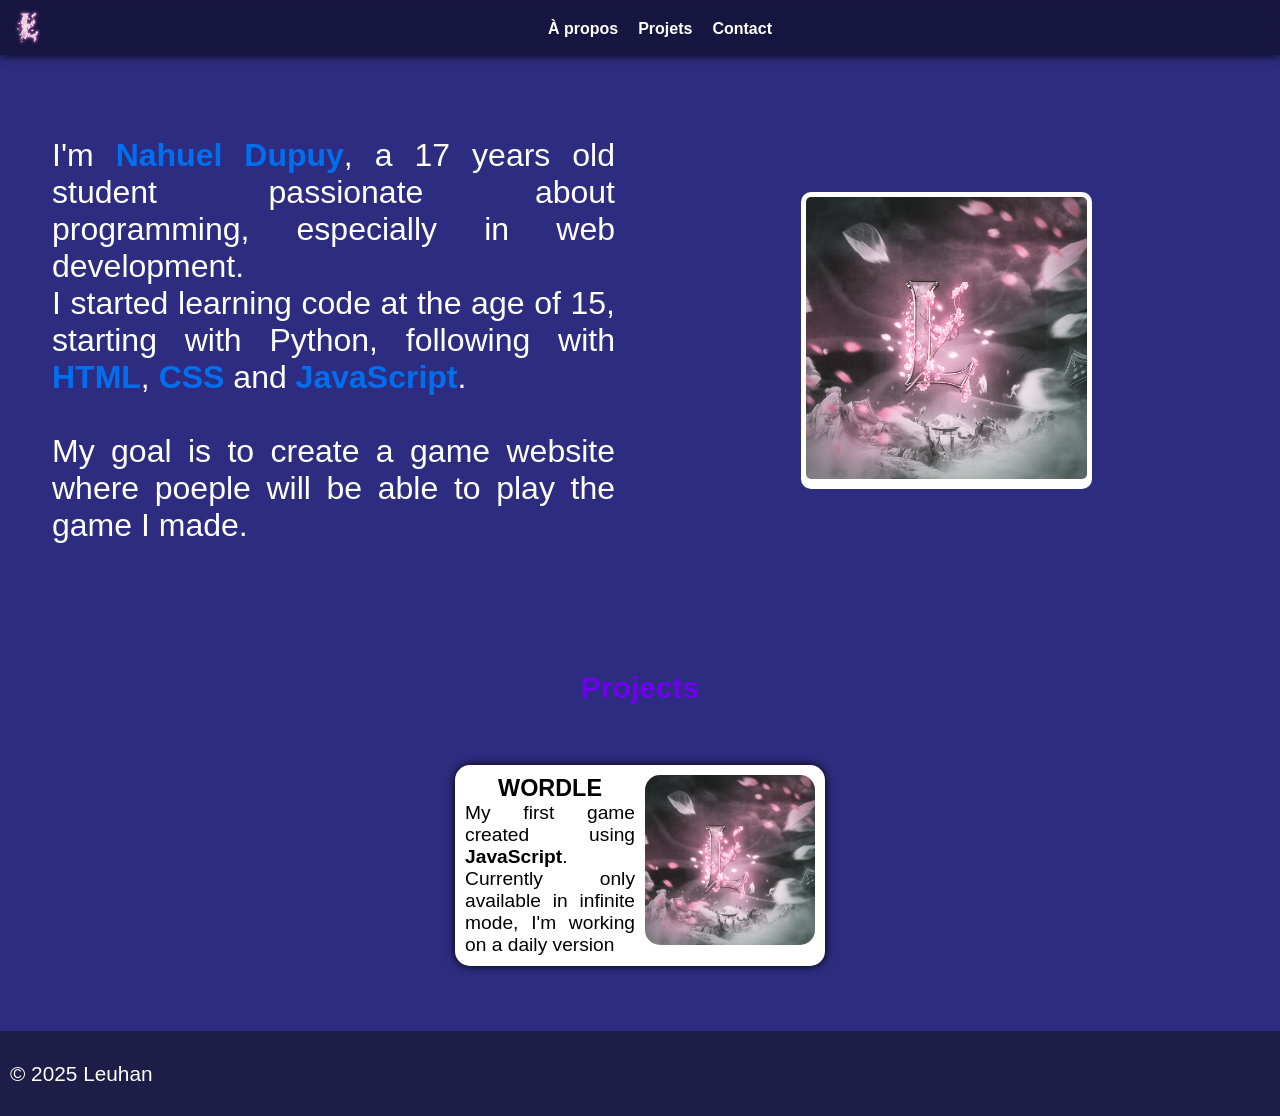
==== index.html @ 199875b8 "update" ====
<!DOCTYPE html>

<html lang="fr" id="home">

<head>
    <meta charset="utf-8">
    <title>Leuhan</title>
    <link rel="stylesheet" href="style.css">
    <link rel="icon" href="assets/logo.png">
    <script src="script.js" defer></script>
</head>
<header>
    <nav>
        <a href="index.php#home"><img src="assets/logo.png" alt="logo" class="logo"></a>
        <ul>
            <li><a href="index.php#about"><b>À propos</b></a></li>
            <li><a href="index.php#projects"><b>Projets</b></a></li>
            <li><a href="index.php#contact"><b>Contact</b></a></li>
        </ul>
    </nav>
</header>

<body>
    <section id="about" class="noBlur">
        <div class="tableau">
            <p>
                I'm <b>Nahuel Dupuy</b>, a 17 years old student passionate about programming, especially in web
                development. <br>
                I started learning code at the age of 15, starting with Python, following with <b>HTML</b>, <b>CSS</b>
                and <b>JavaScript</b>. <br>
                <br>
                My goal is to create a game website where poeple will be able to play the game I made.
            </p>
            <div class="tile">
                <img src="assets/Logo v6.png" alt="">
            </div>
        </div>
    </section>
    <section id="projects">
      <h2>Projects</h2>
<div class="carousel">

      <div class="carousel__slide">
                <div class="desc">
                    <h3>WORDLE</h3>
                    <p>My first game created using <b>JavaScript</b>. Currently only available in infinite mode, I'm
                        working on a daily version </p>
                </div>
                <img src="assets/Logo v6.png" alt="">

            </div>
        </div>
    </section>
</body>
<footer id="contact">
    <p>© 2025 Leuhan</p>
</footer>

</html>
---- style.css ----
@font-face {
    font-family: 'Nevanta';
    src: url('assets/NevantaExtraBold-9MdV5.otf');
}

html {
    scroll-behavior: smooth;
    overflow: scroll;
}

html *::selection {
    pointer-events: none;
}

body {
    font-family: 'Segoe UI', Tahoma, Geneva, Verdana, sans-serif;
    background-color: rgb(46, 44, 128);
    color: #fff;
    font-size: 20px;
    margin: 0;
    padding: 0;
}

header {
    display: block;
    position: sticky;
    top: 0px;
}

nav {
    display: grid;
    top: 0px;
    grid-template-columns: 1fr 1fr 1fr;
    height: fit-content;
    max-height: 10%;
    padding: 5px;
    background-color: rgb(0, 0, 0, 0.5);
    align-items: center;
    justify-content: center;
    box-shadow: 0px 0px 10px 0px #000000;
    backdrop-filter: blur(10px);
}

nav img {
    height: 5vh;
}

nav .logo {
    display: flex;
    justify-content: center;
    align-items: center;
}

nav ul {
    display: flex;
    margin: auto;
    justify-content: center;
    align-items: center;
    gap: 20px;
    width: fit-content;
}

nav ul li {
    list-style: none;
}

nav ul li a {
    text-decoration: none;
    text-shadow: 2px 2px 10px 2px #b700ff;
    color: #ffffffff;
    font-size: 1rem;
}

nav ul li a:hover {
    text-shadow: 2px 2px 0px 2px #b700ff;
}

footer {
    display: block;
    position: relative;
    justify-content: center;
    align-items: center;
    height: fit-content;
    background-color: #0e0e0e80;
    padding: 10px;
    color: #ffffffff;
    font-size: 1.3rem;
    width: 100%;
}

section {
    
    width: 95%;
    height: fit-content;
    margin: 10px auto;
    padding: 20px;
    display: flex;
    flex-direction: column;
    align-items: center;
    justify-content: center;
    border-radius: 10px;
    overflow: hidden;
}

section h2 {
    color: #6f00ee;
	text-align: center;
}

.tableau {
    display: grid;
    padding: 20px;
    grid-template-columns: 1fr 1fr;
    gap: 50px;
}


.tableau .tile {
    margin: auto;
    width: 50%;
    border-radius: 5px;
    padding: 5px;
    border-radius: 10px;
    background-color: white;
}

.tableau p {
    text-align: justify;
    font-size: 2rem;
}

.tableau p b {
    color: #006fee;
}

.tile img {
    width: 100%;
    height: 100%;
    border-radius: 5px;
}

#about {
    backdrop-filter: none;
    box-shadow: none;
    background-color: rgba(44, 42, 160, 0);
    scroll-snap-stop: always;
}

.carousel {
    display: flex;
    width: fit-content;
    flex-direction: row;
    flex-wrap: nowrap;
    align-items: center;
    justify-content: center;
    padding: 25px;
    overflow-x: scroll;
    gap: 25px;
    
}

.carousel::-webkit-scrollbar-button(left) {
    color: white;
}

.carousel__slide {
    display: grid;
    grid-template-columns: 1fr 1fr;
    width: 30%;
    aspect-ratio: 2/1;
    gap: 10px;
    background-color: white;
    color: black;
    justify-content: center;
    align-content: center;
    margin: 10px;
    padding: 10px;
    border-radius: 15px;
    box-shadow: 0px 0px 10px 0px #000000;
    transition: 0.2s;
}

.carousel__slide h3 {
    text-align: center;
    margin: 10px;
}

.carousel__slide p {
    text-align: justify;
    font-size: 1.2rem;
}
.carousel__slide img {
    width: 100%;
    border-radius: 15px;
}

.carousel__slide .desc {
    display: flex;
    flex-direction: column;
    justify-content: center;
    align-items: center;
    pad: 5px;
}

.carousel__slide .desc h3 {
    margin: 0px;
}

.carousel__slide .desc p {
    margin: 0px;
}

.carousel__slide:hover {
    transform: scale(1.05);
    transition: 0.2s;
}

.carousel__slide:hover {
    transform: scale(1.05);
    transition: 0.2s;
}
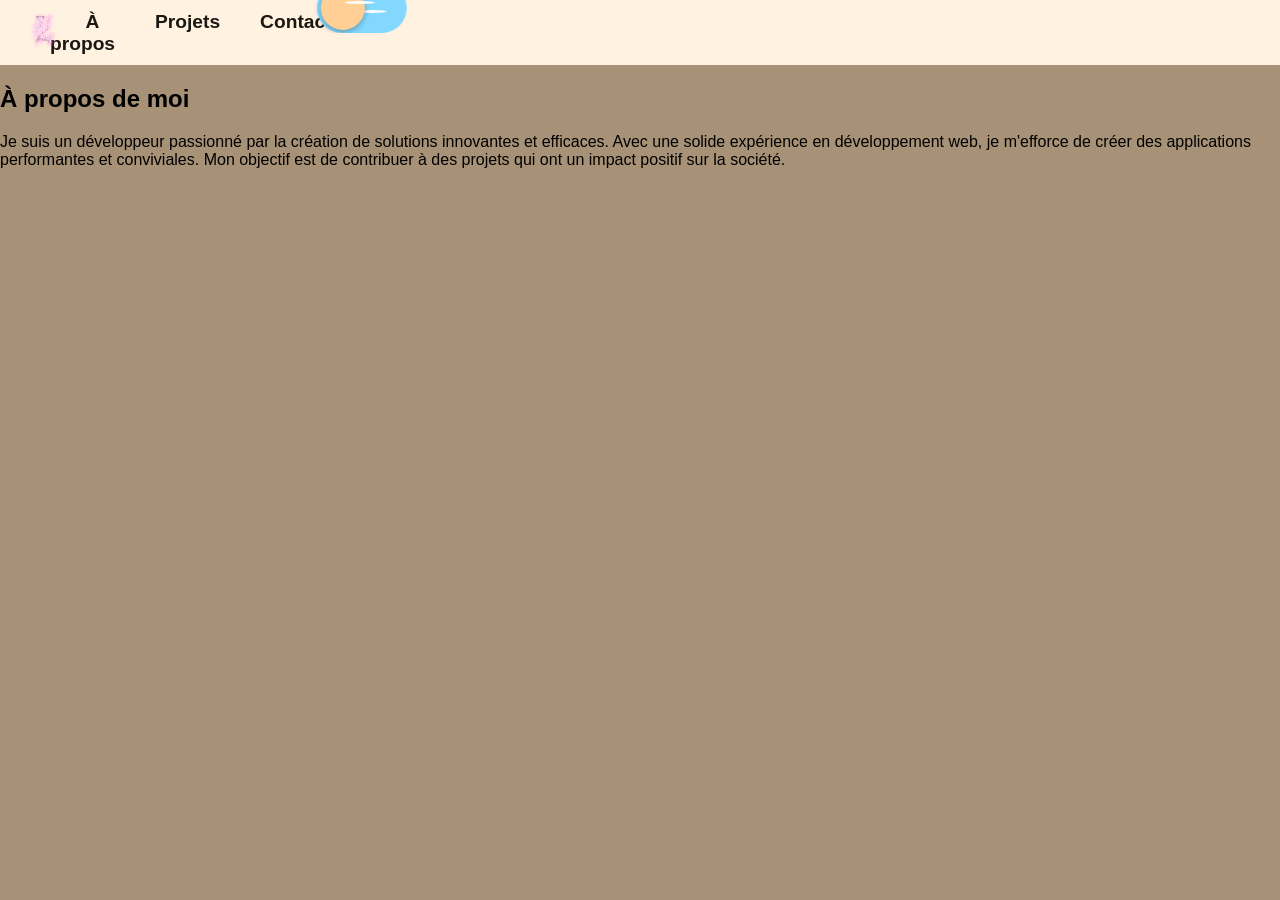
==== commit 36d0e9ab: "Rework" ====
--- a/index.html
+++ b/index.html
@@ -1,59 +1,49 @@
 <!DOCTYPE html>
-
-<html lang="fr" id="home">
+<html lang="fr">
 
 <head>
-    <meta charset="utf-8">
+    <meta charset="UTF-8">
+    <meta name="viewport" content="width=device-width, initial-scale=1.0">
     <title>Leuhan</title>
     <link rel="stylesheet" href="style.css">
-    <link rel="icon" href="assets/logo.png">
-    <script src="script.js" defer></script>
+    <link rel="icon" type="image/png" href="assets/logo.png">
 </head>
-<header>
-    <nav>
-        <a href="index.php#home"><img src="assets/logo.png" alt="logo" class="logo"></a>
-        <ul>
-            <li><a href="index.php#about"><b>À propos</b></a></li>
-            <li><a href="index.php#projects"><b>Projets</b></a></li>
-            <li><a href="index.php#contact"><b>Contact</b></a></li>
-        </ul>
-    </nav>
-</header>
 
 <body>
-    <section id="about" class="noBlur">
-        <div class="tableau">
-            <p>
-                I'm <b>Nahuel Dupuy</b>, a 17 years old student passionate about programming, especially in web
-                development. <br>
-                I started learning code at the age of 15, starting with Python, following with <b>HTML</b>, <b>CSS</b>
-                and <b>JavaScript</b>. <br>
-                <br>
-                My goal is to create a game website where poeple will be able to play the game I made.
-            </p>
-            <div class="tile">
-                <img src="assets/Logo v6.png" alt="">
+    <header>
+        <nav class="menu">
+            <a href="index.html#accueil" class="logo">
+                <img src="assets/logo.png" alt="Logo de Leuhan">
+            </a>
+            <ul id="links">
+                <li><a href="index.html#about"><b>À propos</b></a></li>
+                <li><a href="index.html#projets"><b>Projets</b></a></li>
+                <li><a href="index.html#contact"><b>Contact</b></a></li>
+            </ul>
+            <div class="theme-toggle">
+                <div class="toggleWrapper">
+                    <input class="input" id="dn" type="checkbox" />
+                    <label class="toggle" for="dn">
+                        <span class="toggle__handler">
+                            <span class="crater crater--1"></span>
+                            <span class="crater crater--2"></span>
+                            <span class="crater crater--3"></span>
+                        </span>
+                        <span class="star star--1"></span>
+                        <span class="star star--2"></span>
+                        <span class="star star--3"></span>
+                        <span class="star star--4"></span>
+                        <span class="star star--5"></span>
+                        <span class="star star--6"></span>
+                    </label>
+                </div>
             </div>
-        </div>
-    </section>
-    <section id="projects">
-      <h2>Projects</h2>
-<div class="carousel">
+        </nav>
+    </header>
+    <section id="about"> 
+        <h1>À propos de moi</h1>
+        <p>Je suis un développeur passionné par la création de solutions innovantes et efficaces. Avec une solide expérience en développement web, je m'efforce de créer des applications performantes et conviviales. Mon objectif est de contribuer à des projets qui ont un impact positif sur la société.</p>
 
-      <div class="carousel__slide">
-                <div class="desc">
-                    <h3>WORDLE</h3>
-                    <p>My first game created using <b>JavaScript</b>. Currently only available in infinite mode, I'm
-                        working on a daily version </p>
-                </div>
-                <img src="assets/Logo v6.png" alt="">
-
-            </div>
-        </div>
-    </section>
 </body>
-<footer id="contact">
-    <p>© 2025 Leuhan</p>
-</footer>
 
 </html>
--- a/style.css
+++ b/style.css
@@ -1,221 +1,303 @@
+:root {
+    --secondary: #fff2e1;
+    --primary: #a79277;
+    --text-color: #1b1813;
+}
+
 @font-face {
     font-family: 'Nevanta';
-    src: url('assets/NevantaExtraBold-9MdV5.otf');
-}
-
-html {
-    scroll-behavior: smooth;
-    overflow: scroll;
-}
-
-html *::selection {
-    pointer-events: none;
+    src: "assets/NevantaExtraBold-9MdV5.otf";
 }
 
 body {
-    font-family: 'Segoe UI', Tahoma, Geneva, Verdana, sans-serif;
-    background-color: rgb(46, 44, 128);
-    color: #fff;
-    font-size: 20px;
+    background-color: var(--primary);
+    font-family: 'Nevanta', sans-serif;
     margin: 0;
     padding: 0;
 }
 
 header {
-    display: block;
     position: sticky;
-    top: 0px;
-}
-
-nav {
-    display: grid;
-    top: 0px;
-    grid-template-columns: 1fr 1fr 1fr;
-    height: fit-content;
-    max-height: 10%;
-    padding: 5px;
-    background-color: rgb(0, 0, 0, 0.5);
-    align-items: center;
-    justify-content: center;
-    box-shadow: 0px 0px 10px 0px #000000;
-    backdrop-filter: blur(10px);
-}
-
-nav img {
-    height: 5vh;
-}
-
-nav .logo {
+    top: 0;
+    background-color: var(--secondary);
+    padding: 10px;
+    text-align: center;
+}
+
+.menu {
     display: flex;
-    justify-content: center;
-    align-items: center;
-}
-
-nav ul {
-    display: flex;
-    margin: auto;
+    position: sticky;
+    top: 0;
     justify-content: center;
     align-items: center;
     gap: 20px;
-    width: fit-content;
-}
-
-nav ul li {
-    list-style: none;
-}
-
-nav ul li a {
+    width: 100%;
+    height: 5vh;
+}
+
+.menu .logo {
+    display: block;
+    position: absolute;
+    left: 0;
+    width: 5vh;
+}
+
+.logo img {
+    width: 100%;
+    height: auto;
+}
+
+.menu a {
     text-decoration: none;
-    text-shadow: 2px 2px 10px 2px #b700ff;
-    color: #ffffffff;
-    font-size: 1rem;
-}
-
-nav ul li a:hover {
-    text-shadow: 2px 2px 0px 2px #b700ff;
-}
-
-footer {
-    display: block;
-    position: relative;
-    justify-content: center;
-    align-items: center;
-    height: fit-content;
-    background-color: #0e0e0e80;
-    padding: 10px;
-    color: #ffffffff;
-    font-size: 1.3rem;
-    width: 100%;
-}
-
-section {
-    
-    width: 95%;
-    height: fit-content;
-    margin: 10px auto;
-    padding: 20px;
-    display: flex;
-    flex-direction: column;
-    align-items: center;
-    justify-content: center;
-    border-radius: 10px;
-    overflow: hidden;
-}
-
-section h2 {
-    color: #6f00ee;
-	text-align: center;
-}
-
-.tableau {
-    display: grid;
-    padding: 20px;
-    grid-template-columns: 1fr 1fr;
-    gap: 50px;
-}
-
-
-.tableau .tile {
-    margin: auto;
-    width: 50%;
+    color: var(--text-color);
     border-radius: 5px;
-    padding: 5px;
-    border-radius: 10px;
-    background-color: white;
-}
-
-.tableau p {
-    text-align: justify;
-    font-size: 2rem;
-}
-
-.tableau p b {
-    color: #006fee;
-}
-
-.tile img {
-    width: 100%;
-    height: 100%;
-    border-radius: 5px;
-}
-
-#about {
-    backdrop-filter: none;
-    box-shadow: none;
-    background-color: rgba(44, 42, 160, 0);
-    scroll-snap-stop: always;
-}
-
-.carousel {
-    display: flex;
+    font-size: 1.2em;
+    padding: 5px 10px;
+    transition: 0.2s;
+}
+
+.menu a:hover:not(.logo) {
+    background-color: var(--primary);
+    color: var(--secondary);
+    transition: 0.2s;
+}
+
+.menu ul {
+    display: inline-flex;
     width: fit-content;
     flex-direction: row;
-    flex-wrap: nowrap;
-    align-items: center;
-    justify-content: center;
-    padding: 25px;
-    overflow-x: scroll;
-    gap: 25px;
-    
-}
-
-.carousel::-webkit-scrollbar-button(left) {
+    justify-content: space-around;
+    list-style: none;
+    gap: 20px;
+}
+
+.menu ul li {
+    display: inline-block;
+    width: fit-content;
+}
+
+.theme-toggle {
+    display: block;
+    position: relative;
+    width: 100%;
+}
+
+.toggleWrapper {
+    position: relative;
+    overflow: hidden;
+    padding: 0 200px;
+    transform: translate3d(-50%, -50%, 0);
     color: white;
 }
 
-.carousel__slide {
-    display: grid;
-    grid-template-columns: 1fr 1fr;
-    width: 30%;
-    aspect-ratio: 2/1;
-    gap: 10px;
-    background-color: white;
-    color: black;
-    justify-content: center;
-    align-content: center;
-    margin: 10px;
-    padding: 10px;
-    border-radius: 15px;
-    box-shadow: 0px 0px 10px 0px #000000;
-    transition: 0.2s;
-}
-
-.carousel__slide h3 {
-    text-align: center;
-    margin: 10px;
-}
-
-.carousel__slide p {
-    text-align: justify;
-    font-size: 1.2rem;
-}
-.carousel__slide img {
+.toggleWrapper .input {
+    position: absolute;
+    left: -99em;
+}
+
+.toggle {
+    cursor: pointer;
+    display: inline-block;
+    position: relative;
+    width: 90px;
+    height: 50px;
+    background-color: #83d8ff;
+    border-radius: 84px;
+    transition: background-color 200ms cubic-bezier(0.445, 0.05, 0.55, 0.95);
+}
+
+.toggle:before {
+    position: absolute;
+    left: -50px;
+    top: 15px;
+    font-size: 18px;
+    color: #749ed7;
+}
+
+.toggle:after {
+    position: absolute;
+    right: -48px;
+    top: 15px;
+    font-size: 18px;
+}
+
+.toggle__handler {
+    display: inline-block;
+    position: relative;
+    z-index: 1;
+    top: 3px;
+    left: 3px;
+    width: 44px;
+    height: 44px;
+    background-color: #ffcf96;
+    border-radius: 50px;
+    box-shadow: 0 2px 6px rgba(0, 0, 0, 0.3);
+    transition: all 400ms cubic-bezier(0.68, -0.55, 0.265, 1.55);
+    transform: rotate(-45deg);
+}
+
+.toggle__handler .crater {
+    position: absolute;
+    background-color: #e8cda5;
+    opacity: 0;
+    transition: opacity 200ms ease-in-out;
+    border-radius: 100%;
+}
+
+.toggle__handler .crater--1 {
+    top: 18px;
+    left: 10px;
+    width: 4px;
+    height: 4px;
+}
+
+.toggle__handler .crater--2 {
+    top: 28px;
+    left: 22px;
+    width: 6px;
+    height: 6px;
+}
+
+.toggle__handler .crater--3 {
+    top: 10px;
+    left: 25px;
+    width: 8px;
+    height: 8px;
+}
+
+.star {
+    position: absolute;
+    background-color: #fff;
+    transition: all 300ms cubic-bezier(0.445, 0.05, 0.55, 0.95);
+    border-radius: 50%;
+}
+
+.star--1 {
+    top: 10px;
+    left: 35px;
+    z-index: 0;
+    width: 30px;
+    height: 3px;
+}
+
+.star--2 {
+    top: 18px;
+    left: 28px;
+    z-index: 1;
+    width: 30px;
+    height: 3px;
+}
+
+.star--3 {
+    top: 27px;
+    left: 40px;
+    z-index: 0;
+    width: 30px;
+    height: 3px;
+}
+
+.star--4,
+.star--5,
+.star--6 {
+    opacity: 0;
+    transition: all 300ms 0 cubic-bezier(0.445, 0.05, 0.55, 0.95);
+}
+
+.star--4 {
+    top: 16px;
+    left: 11px;
+    z-index: 0;
+    width: 2px;
+    height: 2px;
+    transform: translate3d(3px, 0, 0);
+}
+
+.star--5 {
+    top: 32px;
+    left: 17px;
+    z-index: 0;
+    width: 3px;
+    height: 3px;
+    transform: translate3d(3px, 0, 0);
+}
+
+.star--6 {
+    top: 36px;
+    left: 28px;
+    z-index: 0;
+    width: 2px;
+    height: 2px;
+    transform: translate3d(3px, 0, 0);
+}
+
+.input:checked+.toggle {
+    background-color: #749dd6;
+}
+
+.input:checked+.toggle:before {
+    color: #fff;
+}
+
+.input:checked+.toggle:after {
+    color: #749ed7;
+}
+
+.input:checked+.toggle .toggle__handler {
+    background-color: #ffe5b5;
+    transform: translate3d(40px, 0, 0) rotate(0);
+}
+
+.input:checked+.toggle .toggle__handler .crater {
+    opacity: 1;
+    transform: translateX(-50%);
+}
+
+.input:checked+.toggle .star--1 {
+    width: 2px;
+    height: 2px;
+}
+
+.input:checked+.toggle .star--2 {
+    width: 4px;
+    height: 4px;
+    transform: translate3d(-5px, 0, 0);
+}
+
+.input:checked+.toggle .star--3 {
+    width: 2px;
+    height: 2px;
+    transform: translate3d(-7px, 0, 0);
+}
+
+.input:checked+.toggle .star--4,
+.input:checked+.toggle .star--5,
+.input:checked+.toggle .star--6 {
+    opacity: 1;
+    transform: translate3d(0, 0, 0);
+}
+
+.input:checked+.toggle .star--4 {
+    transition: all 300ms 200ms cubic-bezier(0.445, 0.05, 0.55, 0.95);
+}
+
+.input:checked+.toggle .star--5 {
+    transition: all 300ms 300ms cubic-bezier(0.445, 0.05, 0.55, 0.95);
+}
+
+.input:checked+.toggle .star--6 {
+    transition: all 300ms 400ms cubic-bezier(0.445, 0.05, 0.55, 0.95);
+}
+
+.toggleWrapper .toggle__handler {
+    transform: translateX(-50%);
+}
+
+.input:checked+.toggle .toggle__handler {
+    transform: translateX(40%);
+}
+
+.theme-toggle {
+    display: block;
+    position: relative;
     width: 100%;
-    border-radius: 15px;
-}
-
-.carousel__slide .desc {
-    display: flex;
-    flex-direction: column;
-    justify-content: center;
-    align-items: center;
-    pad: 5px;
-}
-
-.carousel__slide .desc h3 {
-    margin: 0px;
-}
-
-.carousel__slide .desc p {
-    margin: 0px;
-}
-
-.carousel__slide:hover {
-    transform: scale(1.05);
-    transition: 0.2s;
-}
-
-.carousel__slide:hover {
-    transform: scale(1.05);
-    transition: 0.2s;
 }
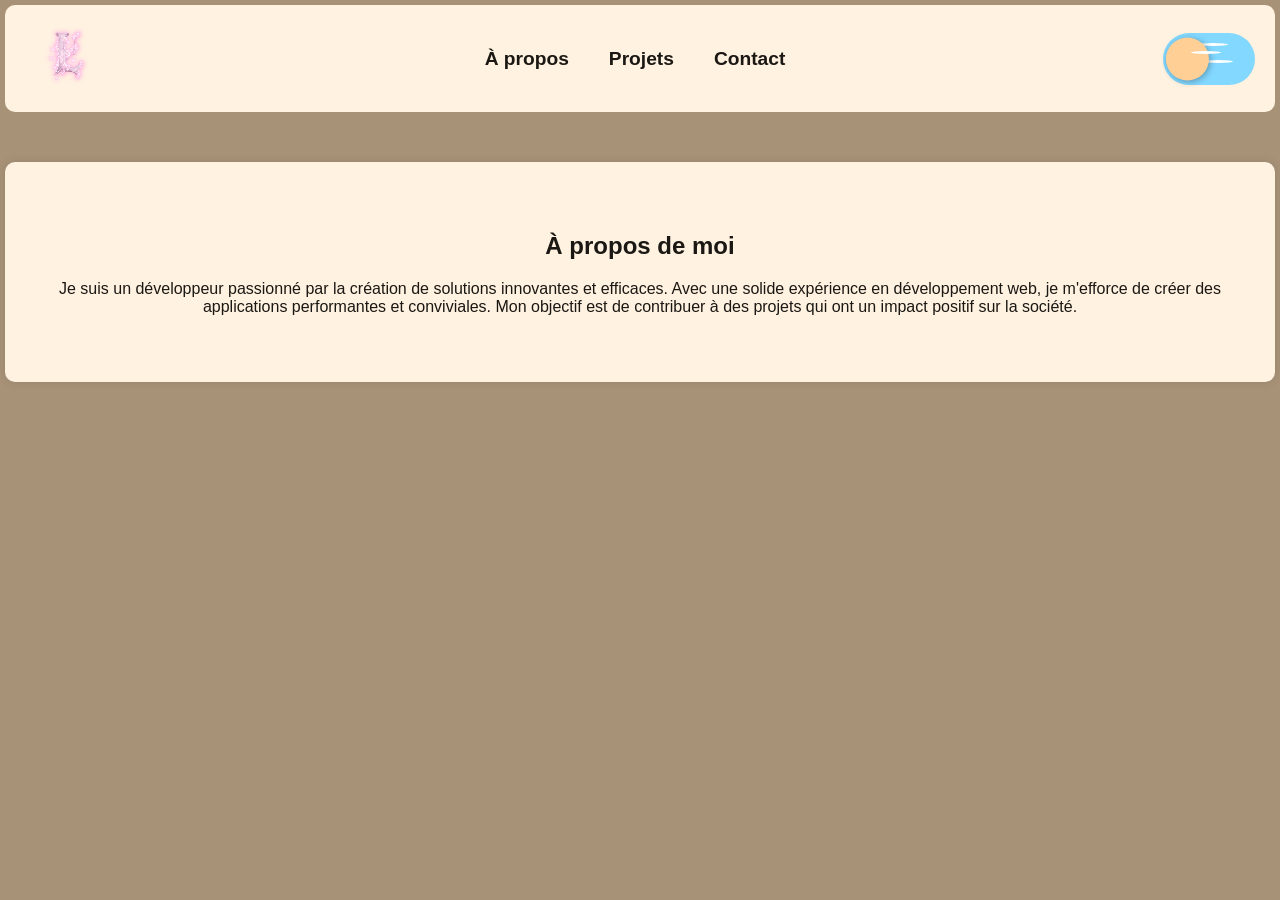
==== commit 393f2d1f: "update Hub" ====
--- a/index.html
+++ b/index.html
@@ -4,13 +4,35 @@
 <head>
     <meta charset="UTF-8">
     <meta name="viewport" content="width=device-width, initial-scale=1.0">
-    <title>Leuhan</title>
+    <title>Leuhan Hub</title> <!-- Site : leuhanhub.fr-->
     <link rel="stylesheet" href="style.css">
+    <script> /// Gestion du theme à l'entrée du site
+        if (getCookie("theme") === "dark") {
+    themeToggle.checked = true;
+    document.documentElement.classList.add('dark-mode');
+} else {
+    themeToggle.checked = false;
+    document.documentElement.classList.remove('dark-mode');
+}
+    </script>
+    <script src="script.js" defer></script>
     <link rel="icon" type="image/png" href="assets/logo.png">
 </head>
 
 <body>
-    <header>
+    <header> <!-- Menu de navigation -->
+        <div class="burger">
+            <label class="hamburger">
+  <input type="checkbox" />
+  <svg viewBox="0 0 32 32">
+    <path
+      class="line line-top-bottom"
+      d="M27 10 13 10C10.8 10 9 8.2 9 6 9 3.5 10.8 2 13 2 15.2 2 17 3.8 17 6L17 26C17 28.2 18.8 30 21 30 23.2 30 25 28.2 25 26 25 23.8 23.2 22 21 22L7 22"
+    ></path>
+    <path class="line" d="M7 16 27 16"></path>
+  </svg>
+</label>
+        </div>
         <nav class="menu">
             <a href="index.html#accueil" class="logo">
                 <img src="assets/logo.png" alt="Logo de Leuhan">
@@ -22,7 +44,7 @@
             </ul>
             <div class="theme-toggle">
                 <div class="toggleWrapper">
-                    <input class="input" id="dn" type="checkbox" />
+                    <input class="input" id="dn" type="checkbox"/>
                     <label class="toggle" for="dn">
                         <span class="toggle__handler">
                             <span class="crater crater--1"></span>
@@ -42,7 +64,9 @@
     </header>
     <section id="about"> 
         <h1>À propos de moi</h1>
-        <p>Je suis un développeur passionné par la création de solutions innovantes et efficaces. Avec une solide expérience en développement web, je m'efforce de créer des applications performantes et conviviales. Mon objectif est de contribuer à des projets qui ont un impact positif sur la société.</p>
+        <p>Je suis un développeur passionné par la création de solutions innovantes et efficaces. Avec une solide expérience en développement web,
+             je m'efforce de créer des applications performantes et conviviales. Mon objectif est de contribuer à des projets qui ont un impact
+             positif sur la société.</p>
 
 </body>
 
--- a/style.css
+++ b/style.css
@@ -1,7 +1,21 @@
 :root {
+    --primary: #a79277;
     --secondary: #fff2e1;
-    --primary: #a79277;
     --text-color: #1b1813;
+}
+
+::view-transition-old(root),
+::view-transition-new(root) {
+    animation: none;
+    mix-blend-mode: normal;
+}
+
+/* S'assure que la nouvelle couche est au-dessus de l'ancienne */
+::view-transition-old(root) {
+    z-index: 1;
+}
+::view-transition-new(root) {
+    z-index: 999;
 }
 
 @font-face {
@@ -10,10 +24,19 @@
 }
 
 body {
+    display: flex;
+    flex-direction: column;
     background-color: var(--primary);
     font-family: 'Nevanta', sans-serif;
     margin: 0;
-    padding: 0;
+    padding: 5px;
+    gap: 50px;
+}
+
+.dark-mode {
+    --primary: #45362c;
+    --secondary: #a8977c;
+    --text-color: antiquewhite;
 }
 
 header {
@@ -21,25 +44,38 @@
     top: 0;
     background-color: var(--secondary);
     padding: 10px;
+    border-radius: 10px;
     text-align: center;
 }
 
 .menu {
     display: flex;
-    position: sticky;
-    top: 0;
+    align-items: center;
+    justify-content: space-between;
+    height: fit-content;
+    padding: 0 5px;
+    background-color: var(--secondary);
+}
+
+.menu .logo {
+    width: 8vh;
+}
+
+.menu ul {
+    display: flex;
+    gap: 20px;
+    list-style: none;
+    margin: 0;
+    padding: 0;
+    flex: 1;
     justify-content: center;
+}
+
+.theme-toggle {
+    position: static;
+    display: flex;
     align-items: center;
-    gap: 20px;
-    width: 100%;
-    height: 5vh;
-}
-
-.menu .logo {
-    display: block;
-    position: absolute;
-    left: 0;
-    width: 5vh;
+    background-color: transparent;
 }
 
 .logo img {
@@ -62,37 +98,21 @@
     transition: 0.2s;
 }
 
-.menu ul {
-    display: inline-flex;
-    width: fit-content;
-    flex-direction: row;
-    justify-content: space-around;
-    list-style: none;
-    gap: 20px;
-}
-
 .menu ul li {
     display: inline-block;
     width: fit-content;
 }
 
-.theme-toggle {
-    display: block;
+.toggleWrapper {
+    display: flex;
     position: relative;
-    width: 100%;
-}
-
-.toggleWrapper {
-    position: relative;
-    overflow: hidden;
-    padding: 0 200px;
-    transform: translate3d(-50%, -50%, 0);
-    color: white;
+    padding: 5px;
+    transform: none;
 }
 
 .toggleWrapper .input {
-    position: absolute;
-    left: -99em;
+    display: none;
+    position: absolute;
 }
 
 .toggle {
@@ -102,6 +122,9 @@
     width: 90px;
     height: 50px;
     background-color: #83d8ff;
+    padding: 1px;
+    align-content: center;
+    justify-content: center;
     border-radius: 84px;
     transition: background-color 200ms cubic-bezier(0.445, 0.05, 0.55, 0.95);
 }
@@ -123,17 +146,17 @@
 
 .toggle__handler {
     display: inline-block;
-    position: relative;
     z-index: 1;
-    top: 3px;
-    left: 3px;
-    width: 44px;
-    height: 44px;
+    width: 47%;
+    aspect-ratio: 1/1;
     background-color: #ffcf96;
     border-radius: 50px;
     box-shadow: 0 2px 6px rgba(0, 0, 0, 0.3);
     transition: all 400ms cubic-bezier(0.68, -0.55, 0.265, 1.55);
-    transform: rotate(-45deg);
+    position: absolute;
+    top: 50%;
+    left: 3px; /* ou 0 selon ton design */
+    transform: translateY(-50%) rotate(-45deg);
 }
 
 .toggle__handler .crater {
@@ -244,12 +267,12 @@
 
 .input:checked+.toggle .toggle__handler {
     background-color: #ffe5b5;
-    transform: translate3d(40px, 0, 0) rotate(0);
+    left: calc(50%);
+    transform: translateY(-50%) rotate(0);
 }
 
 .input:checked+.toggle .toggle__handler .crater {
     opacity: 1;
-    transform: translateX(-50%);
 }
 
 .input:checked+.toggle .star--1 {
@@ -288,16 +311,85 @@
     transition: all 300ms 400ms cubic-bezier(0.445, 0.05, 0.55, 0.95);
 }
 
-.toggleWrapper .toggle__handler {
-    transform: translateX(-50%);
-}
-
-.input:checked+.toggle .toggle__handler {
-    transform: translateX(40%);
-}
-
 .theme-toggle {
-    display: block;
-    position: relative;
-    width: 100%;
+    transform: scale(1);
+    transition: 0.2s ease-out;
+}
+
+.theme-toggle:hover {
+    transform: scale(1.05);
+    transition: 0.2s ease-out;
+}
+
+.burger {
+    display: none;
+    position: absolute;
+    right: 10px;
+    .hamburger {
+  cursor: pointer;
+}
+
+.hamburger input {
+  display: none;
+}
+
+.hamburger svg {
+  /* The size of the SVG defines the overall size */
+  height: 3em;
+  /* Define the transition for transforming the SVG */
+  transition: transform 600ms cubic-bezier(0.4, 0, 0.2, 1);
+}
+
+.line {
+  fill: none;
+  stroke: black;
+  stroke-linecap: round;
+  stroke-linejoin: round;
+  stroke-width: 3;
+  /* Define the transition for transforming the Stroke */
+  transition:
+    stroke-dasharray 600ms cubic-bezier(0.4, 0, 0.2, 1),
+    stroke-dashoffset 600ms cubic-bezier(0.4, 0, 0.2, 1);
+}
+
+.line-top-bottom {
+  stroke-dasharray: 12 63;
+}
+
+.hamburger input:checked + svg {
+  transform: rotate(-45deg);
+}
+
+.hamburger input:checked + svg .line-top-bottom {
+  stroke-dasharray: 20 300;
+  stroke-dashoffset: -32.42;
+}
+
+}
+
+section {
+    padding: 50px 20px;
+    text-align: center;
+    background-color: var(--secondary);
+    color: var(--text-color);
+    border-radius: 10px;
+    box-shadow: 0 0 10px rgba(0, 0, 0, 0.1);
+}
+
+body, 
+header, 
+section, 
+.menu, 
+.menu a {
+    transition: background-color 0.4s ease, color 0.4s ease, border-color 0.4s ease;
+}
+
+@media (max-width : 600px) {
+    .burger {
+        display: block;
+    }
+
+    .menu {
+        display: none;
+    }
 }
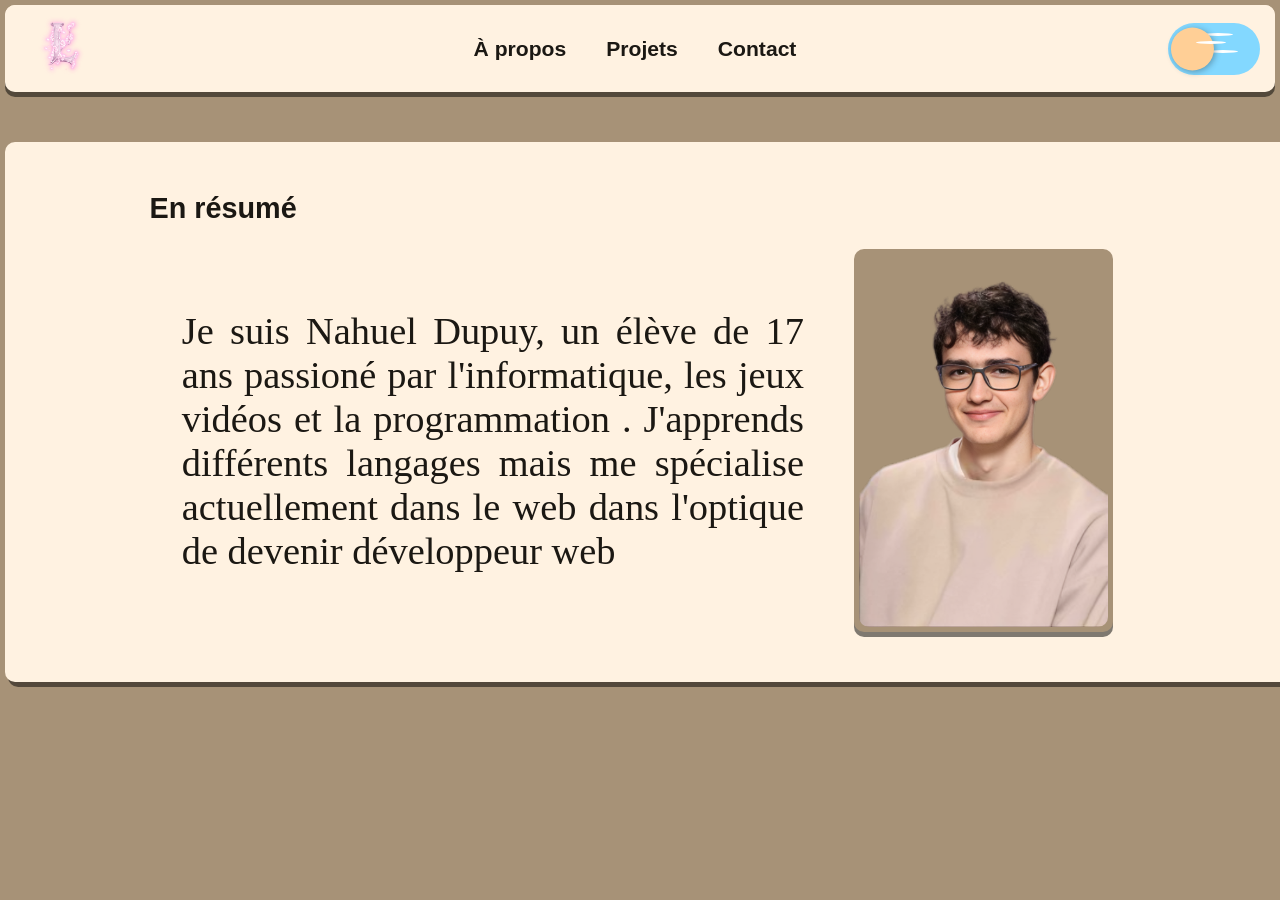
==== commit 7ee860a6: "update" ====
--- a/index.html
+++ b/index.html
@@ -8,12 +8,12 @@
     <link rel="stylesheet" href="style.css">
     <script> /// Gestion du theme à l'entrée du site
         if (getCookie("theme") === "dark") {
-    themeToggle.checked = true;
-    document.documentElement.classList.add('dark-mode');
-} else {
-    themeToggle.checked = false;
-    document.documentElement.classList.remove('dark-mode');
-}
+            themeToggle.checked = true;
+            document.documentElement.classList.add('dark-mode');
+        } else {
+            themeToggle.checked = false;
+            document.documentElement.classList.remove('dark-mode');
+        }
     </script>
     <script src="script.js" defer></script>
     <link rel="icon" type="image/png" href="assets/logo.png">
@@ -22,29 +22,31 @@
 <body>
     <header> <!-- Menu de navigation -->
         <div class="burger">
-            <label class="hamburger">
-  <input type="checkbox" />
-  <svg viewBox="0 0 32 32">
-    <path
-      class="line line-top-bottom"
-      d="M27 10 13 10C10.8 10 9 8.2 9 6 9 3.5 10.8 2 13 2 15.2 2 17 3.8 17 6L17 26C17 28.2 18.8 30 21 30 23.2 30 25 28.2 25 26 25 23.8 23.2 22 21 22L7 22"
-    ></path>
-    <path class="line" d="M7 16 27 16"></path>
-  </svg>
-</label>
+            <span class="background"> </span>
+            <span>
+                <label class="hamburger">
+                    <input type="checkbox" />
+                    <svg viewBox="0 0 32 32">
+                        <path class="line line-top-bottom"
+                            d="M27 10 13 10C10.8 10 9 8.2 9 6 9 3.5 10.8 2 13 2 15.2 2 17 3.8 17 6L17 26C17 28.2 18.8 30 21 30 23.2 30 25 28.2 25 26 25 23.8 23.2 22 21 22L7 22">
+                        </path>
+                        <path class="line" d="M7 16 27 16"></path>
+                    </svg>
+                </label>
+            </span>
         </div>
         <nav class="menu">
             <a href="index.html#accueil" class="logo">
                 <img src="assets/logo.png" alt="Logo de Leuhan">
             </a>
             <ul id="links">
-                <li><a href="index.html#about"><b>À propos</b></a></li>
-                <li><a href="index.html#projets"><b>Projets</b></a></li>
-                <li><a href="index.html#contact"><b>Contact</b></a></li>
+                <li><a href="#about"><b>À propos</b></a></li>
+                <li><a href="#projets"><b>Projets</b></a></li>
+                <li><a href="#contact"><b>Contact</b></a></li>
             </ul>
             <div class="theme-toggle">
                 <div class="toggleWrapper">
-                    <input class="input" id="dn" type="checkbox"/>
+                    <input class="input" id="dn" type="checkbox" />
                     <label class="toggle" for="dn">
                         <span class="toggle__handler">
                             <span class="crater crater--1"></span>
@@ -62,11 +64,21 @@
             </div>
         </nav>
     </header>
-    <section id="about"> 
-        <h1>À propos de moi</h1>
-        <p>Je suis un développeur passionné par la création de solutions innovantes et efficaces. Avec une solide expérience en développement web,
-             je m'efforce de créer des applications performantes et conviviales. Mon objectif est de contribuer à des projets qui ont un impact
-             positif sur la société.</p>
+    <section id="about">
+        <h1>En résumé</h1>
+        <div class="intro">
+            <p>
+                Je suis Nahuel Dupuy, un élève de 17 ans passioné par l'informatique, les jeux vidéos et la programmation .
+                J'apprends différents langages mais me spécialise actuellement dans le web dans l'optique de devenir développeur web
+            </p>
+            <div class="card">
+                <div class="img"></div>
+                <div class="caption">
+                    <h3>Nahuel Dupuy</h3>
+                    <p>élève</p>
+                </div>
+            </div>
+        </div>
 
 </body>
 
--- a/style.css
+++ b/style.css
@@ -4,38 +4,31 @@
     --text-color: #1b1813;
 }
 
-::view-transition-old(root),
-::view-transition-new(root) {
-    animation: none;
-    mix-blend-mode: normal;
-}
-
-/* S'assure que la nouvelle couche est au-dessus de l'ancienne */
-::view-transition-old(root) {
-    z-index: 1;
-}
-::view-transition-new(root) {
-    z-index: 999;
-}
-
 @font-face {
     font-family: 'Nevanta';
     src: "assets/NevantaExtraBold-9MdV5.otf";
 }
 
+@font-face {
+    font-family: 'Numbers';
+    src: "assets/MomcakeThin-9Y6aZ.otf";
+}
+
 body {
     display: flex;
     flex-direction: column;
     background-color: var(--primary);
     font-family: 'Nevanta', sans-serif;
+    font-size: larger;
     margin: 0;
     padding: 5px;
     gap: 50px;
+    scroll-behavior: smooth;
 }
 
 .dark-mode {
     --primary: #45362c;
-    --secondary: #a8977c;
+    --secondary: #80735e;
     --text-color: antiquewhite;
 }
 
@@ -43,7 +36,6 @@
     position: sticky;
     top: 0;
     background-color: var(--secondary);
-    padding: 10px;
     border-radius: 10px;
     text-align: center;
 }
@@ -53,8 +45,11 @@
     align-items: center;
     justify-content: space-between;
     height: fit-content;
-    padding: 0 5px;
+    padding: 0 10px;
+    border-radius: 10px;
     background-color: var(--secondary);
+    box-shadow: 0 5px 0px rgba(0, 0, 0, 0.5);
+    z-index: 100;
 }
 
 .menu .logo {
@@ -87,7 +82,7 @@
     text-decoration: none;
     color: var(--text-color);
     border-radius: 5px;
-    font-size: 1.2em;
+    font-size: 1.1em;
     padding: 5px 10px;
     transition: 0.2s;
 }
@@ -129,21 +124,6 @@
     transition: background-color 200ms cubic-bezier(0.445, 0.05, 0.55, 0.95);
 }
 
-.toggle:before {
-    position: absolute;
-    left: -50px;
-    top: 15px;
-    font-size: 18px;
-    color: #749ed7;
-}
-
-.toggle:after {
-    position: absolute;
-    right: -48px;
-    top: 15px;
-    font-size: 18px;
-}
-
 .toggle__handler {
     display: inline-block;
     z-index: 1;
@@ -155,7 +135,8 @@
     transition: all 400ms cubic-bezier(0.68, -0.55, 0.265, 1.55);
     position: absolute;
     top: 50%;
-    left: 3px; /* ou 0 selon ton design */
+    left: 3px;
+    /* ou 0 selon ton design */
     transform: translateY(-50%) rotate(-45deg);
 }
 
@@ -257,14 +238,6 @@
     background-color: #749dd6;
 }
 
-.input:checked+.toggle:before {
-    color: #fff;
-}
-
-.input:checked+.toggle:after {
-    color: #749ed7;
-}
-
 .input:checked+.toggle .toggle__handler {
     background-color: #ffe5b5;
     left: calc(50%);
@@ -325,71 +298,179 @@
     display: none;
     position: absolute;
     right: 10px;
+
     .hamburger {
-  cursor: pointer;
-}
-
-.hamburger input {
-  display: none;
-}
-
-.hamburger svg {
-  /* The size of the SVG defines the overall size */
-  height: 3em;
-  /* Define the transition for transforming the SVG */
-  transition: transform 600ms cubic-bezier(0.4, 0, 0.2, 1);
-}
-
-.line {
-  fill: none;
-  stroke: black;
-  stroke-linecap: round;
-  stroke-linejoin: round;
-  stroke-width: 3;
-  /* Define the transition for transforming the Stroke */
-  transition:
-    stroke-dasharray 600ms cubic-bezier(0.4, 0, 0.2, 1),
-    stroke-dashoffset 600ms cubic-bezier(0.4, 0, 0.2, 1);
-}
-
-.line-top-bottom {
-  stroke-dasharray: 12 63;
-}
-
-.hamburger input:checked + svg {
-  transform: rotate(-45deg);
-}
-
-.hamburger input:checked + svg .line-top-bottom {
-  stroke-dasharray: 20 300;
-  stroke-dashoffset: -32.42;
-}
+        cursor: pointer;
+    }
+
+    .hamburger input {
+        display: none;
+    }
+
+    .hamburger svg {
+        /* The size of the SVG defines the overall size */
+        height: 3em;
+        /* Define the transition for transforming the SVG */
+        transition: transform 400ms cubic-bezier(0.4, 0, 0.2, 1);
+    }
+
+    .line {
+        fill: none;
+        stroke: var(--text-color);
+        stroke-linecap: round;
+        stroke-linejoin: round;
+        stroke-width: 3;
+        /* Define the transition for transforming the Stroke */
+        transition:
+            stroke-dasharray 400ms cubic-bezier(0.4, 0, 0.2, 1),
+            stroke-dashoffset 400ms cubic-bezier(0.4, 0, 0.2, 1);
+    }
+
+    .line-top-bottom {
+        stroke-dasharray: 12 63;
+    }
+
+    .hamburger input:checked+svg {
+        transform: rotate(-45deg);
+    }
+
+    .hamburger input:checked+svg .line-top-bottom {
+        stroke-dasharray: 20 300;
+        stroke-dashoffset: -32.42;
+    }
 
 }
 
 section {
+    width: 98%;
     padding: 50px 20px;
     text-align: center;
     background-color: var(--secondary);
     color: var(--text-color);
+    font-family: 'Nevanta','Arial', sans-serif;
     border-radius: 10px;
-    box-shadow: 0 0 10px rgba(0, 0, 0, 0.1);
-}
-
-body, 
-header, 
-section, 
-.menu, 
-.menu a {
-    transition: background-color 0.4s ease, color 0.4s ease, border-color 0.4s ease;
+    box-shadow: 3px 5px 0px rgba(0, 0, 0, 0.5);
+    scroll-margin-top: calc(var(--header-height) + 20px);
+}
+
+section h1 {
+    text-align: start;
+    margin-top: 0;
+    margin-left: 10%;
+}
+
+.intro {
+    display: flex;
+    flex-direction: row;
+    align-items: center;
+    justify-content: center;
+    font-size: 2em;
+    gap: 50px;
+}
+
+.intro p {
+    font-family: cursive;
+    display: block;
+    width: 50%;
+    text-align: justify;
+}
+
+.intro .card {
+    display: flex;
+    flex-direction: column;
+    width: 20%;
+    aspect-ratio: 2/3;
+    background-color: var(--primary);
+    border-radius: 10px;
+    box-shadow: 0 5px 0px rgba(0, 0, 0, 0.5);
+    padding: 5px;
+    position: relative;
+    overflow: hidden;
+    cursor: pointer;
+}
+
+.card .img {
+    width: 100%;
+    height: 100%;
+    background-color: linear-gradient(135deg, var(--primary), var(--secondary));
+    background-image: url("assets/profile.png");
+    background-size: cover;
+    background-position: center;
+    border-radius: 10px;
+    transition: all 0.2s ease;
+    z-index: 3;
+}
+
+.card .caption {
+    display: flex;
+    flex-direction: column;
+    width: 100%;
+    position: absolute;
+    top: 40%;
+    justify-content: center;
+    align-items: center;
+    font-size: 0.8em;
+    transform: scaleX(0);
+    transform-origin: top;
+    transition: all 0.2s ease;
+    z-index: 2;
+
+    h3 {
+        font-size: 1.25em;
+        text-transform: uppercase;
+        margin: 0;
+    }
+
+    p {
+        text-align: center;
+        text-transform: capitalize;
+        margin: 0;
+    }
+}
+
+.card:hover .caption {
+    width: 95%;
+    position: absolute;
+    top: 75%;
+    justify-content: center;
+    align-items: center;
+    transform: scaleX(1);
+    transform-origin: top;
+    transition: all 0.2s ease;
+
+
+}
+
+.card:hover .img {
+    height: 70%;
+    transition: all 300ms ease;
 }
 
 @media (max-width : 600px) {
     .burger {
+        display: flex;
+        padding: 5px;
+        align-content: center;
+        justify-content: center;
+    }
+
+    .burger .background {
         display: block;
+        position: relative;
+        background-color: rgba(0, 0, 0, 0.5);
+        border-radius: 50%;
     }
 
     .menu {
         display: none;
     }
+}
+
+* {
+    transition: 0.2s;
+}
+
+::selection {
+    background-color: var(--primary);
+    color: var(--secondary);
 }
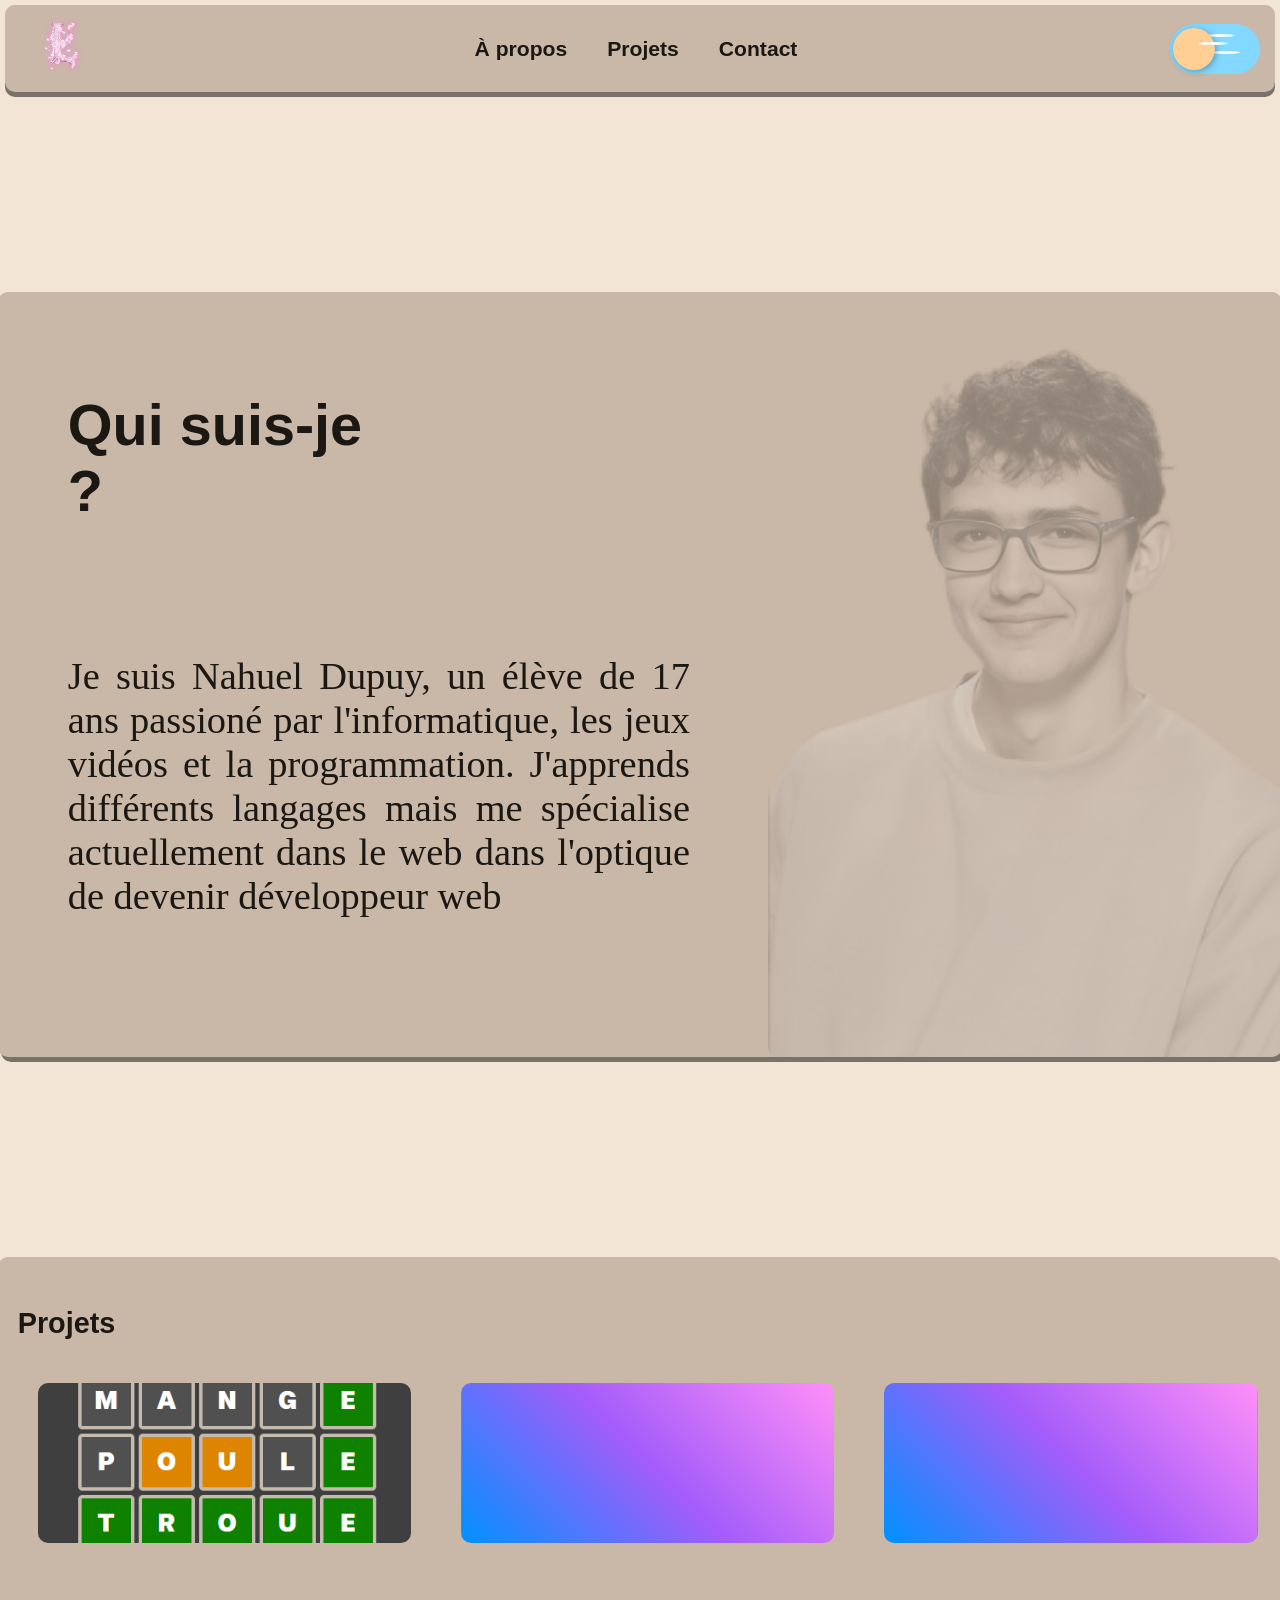
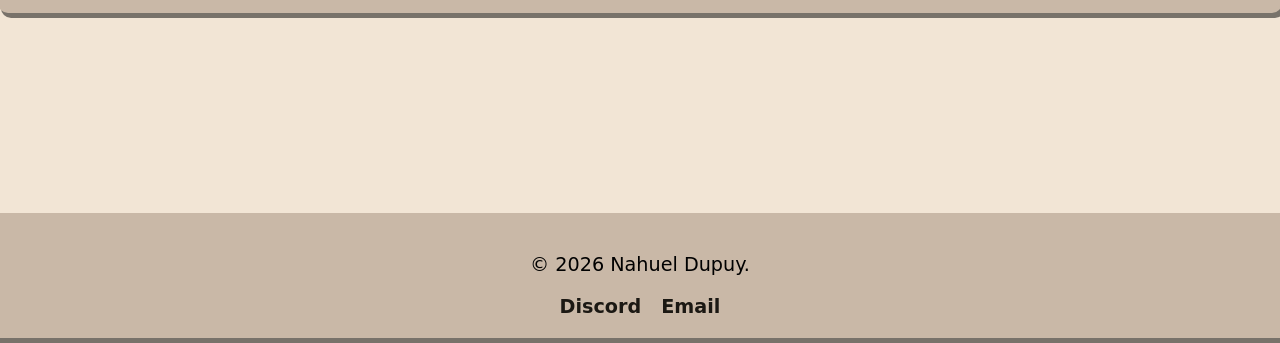
==== commit 813f0b44: "pc version" ====
--- a/index.html
+++ b/index.html
@@ -21,8 +21,9 @@
 
 <body>
     <header> <!-- Menu de navigation -->
-        <div class="burger">
-            <span class="background"> </span>
+        <div class="hide-scroll"></div>
+        <nav class="menu">
+            <div class="burger">
             <span>
                 <label class="hamburger">
                     <input type="checkbox" />
@@ -35,18 +36,17 @@
                 </label>
             </span>
         </div>
-        <nav class="menu">
             <a href="index.html#accueil" class="logo">
                 <img src="assets/logo.png" alt="Logo de Leuhan">
             </a>
             <ul id="links">
                 <li><a href="#about"><b>À propos</b></a></li>
-                <li><a href="#projets"><b>Projets</b></a></li>
+                <li><a href="#projects"><b>Projets</b></a></li>
                 <li><a href="#contact"><b>Contact</b></a></li>
             </ul>
             <div class="theme-toggle">
                 <div class="toggleWrapper">
-                    <input class="input" id="dn" type="checkbox" />
+                    <input class="input" id="dn" type="checkbox" checked />
                     <label class="toggle" for="dn">
                         <span class="toggle__handler">
                             <span class="crater crater--1"></span>
@@ -65,21 +65,76 @@
         </nav>
     </header>
     <section id="about">
-        <h1>En résumé</h1>
+
         <div class="intro">
+            <h1>Qui suis-je ?</h1>
+            <br>
             <p>
-                Je suis Nahuel Dupuy, un élève de 17 ans passioné par l'informatique, les jeux vidéos et la programmation .
-                J'apprends différents langages mais me spécialise actuellement dans le web dans l'optique de devenir développeur web
+                Je suis Nahuel Dupuy, un élève de 17 ans passioné par l'informatique, les jeux vidéos et la
+                programmation.
+                J'apprends différents langages mais me spécialise actuellement dans le web dans l'optique de devenir
+                développeur web
             </p>
-            <div class="card">
-                <div class="img"></div>
+
+            <!-- <div class="card">
                 <div class="caption">
                     <h3>Nahuel Dupuy</h3>
                     <p>élève</p>
                 </div>
+            </div> -->
+        </div>
+        <div class="img"></div>
+    </section>
+    <section id="projects">
+        <h1 style="z-index: 5;">Projets</h1>
+        <div class="carousel">
+            <div class="carousel-item" id="slide1" onclick="window.open('https://leuhan.xyz/wordle')" target="_blank">
+                <div class="carousel-caption">
+                    <h3>Wordle</h3>
+                    <p>Jeu inspiré du Motus, créé en HTML, CSS et JavaScript.</p>
+                </div>
+            </div>
+            <div class="carousel-item" id="slide2" onclick="window.open('https://leuhan.xyz/wordle')" target="_blank">
+                <div class="carousel-caption">
+                    <h3>à venir</h3>
+                    <p>à venir</p>
+                </div>
+            </div>
+            <div class="carousel-item" id="slide3" onclick="window.open('https://leuhan.xyz/wordle')" target="_blank">
+                <div class="carousel-caption">
+                    <h3>à venir</h3>
+                    <p>à venir</p>
+                </div>
+            </div>
+            <div class="carousel-item" id="slide4" onclick="window.open('https://leuhan.xyz/wordle')" target="_blank">
+                <div class="carousel-caption">
+                    <h3>à venir</h3>
+                    <p>à venir</p>
+                </div>
             </div>
         </div>
 
+    </section>
+    <footer>
+        <p>© 2026 Nahuel Dupuy.</p>
+        <ul>
+            <li>
+                <a href="https://discord.com/users/343435951621537792" target="_blank">Discord</a>
+            </li>
+            <li>
+                <a href="mailto:support@leuhan.xyz" target="_blank">Email</a>
+            </li>
+        </ul>
+    </footer>
+    <div class="top_button" id="top-button">
+        <button class="button" onclick="window.scrollTo({ top: 0, behavior: 'smooth' })">
+            <svg viewBox="0 0 384 512" class="svgIcon">
+                <path
+                    d="M214.6 41.4c-12.5-12.5-32.8-12.5-45.3 0l-160 160c-12.5 12.5-12.5 32.8 0 45.3s32.8 12.5 45.3 0L160 141.2V448c0 17.7 14.3 32 32 32s32-14.3 32-32V141.2L329.4 246.6c12.5 12.5 32.8 12.5 45.3 0s12.5-32.8 0-45.3l-160-160z">
+                </path>
+            </svg>
+        </button>
+    </div>
 </body>
 
 </html>
--- a/style.css
+++ b/style.css
@@ -1,6 +1,6 @@
 :root {
-    --primary: #a79277;
-    --secondary: #fff2e1;
+    --primary: #f2e5d5;
+    --secondary: #c9b8a7;
     --text-color: #1b1813;
 }
 
@@ -12,6 +12,12 @@
 @font-face {
     font-family: 'Numbers';
     src: "assets/MomcakeThin-9Y6aZ.otf";
+}
+
+html {
+    scroll-padding-top: 80px;
+    scroll-behavior: smooth;
+    scrollbar-width: none;
 }
 
 body {
@@ -22,8 +28,10 @@
     font-size: larger;
     margin: 0;
     padding: 5px;
-    gap: 50px;
-    scroll-behavior: smooth;
+    gap: 200px;
+    align-items: center;
+    justify-content: center;
+    z-index: 1;
 }
 
 .dark-mode {
@@ -34,10 +42,23 @@
 
 header {
     position: sticky;
-    top: 0;
+    width: 100%;
+    height: fit-content;
+    top: 5px;
     background-color: var(--secondary);
     border-radius: 10px;
     text-align: center;
+    z-index: 100;
+}
+
+.hide-scroll {
+    position: absolute;
+    top: -10px;
+    left: 0;
+    width: 100%;
+    height: 10px;
+    background-color: var(--primary);
+    z-index: 101;
 }
 
 .menu {
@@ -85,6 +106,7 @@
     font-size: 1.1em;
     padding: 5px 10px;
     transition: 0.2s;
+    cursor: pointer;
 }
 
 .menu a:hover:not(.logo) {
@@ -117,7 +139,6 @@
     width: 90px;
     height: 50px;
     background-color: #83d8ff;
-    padding: 1px;
     align-content: center;
     justify-content: center;
     border-radius: 84px;
@@ -134,9 +155,7 @@
     box-shadow: 0 2px 6px rgba(0, 0, 0, 0.3);
     transition: all 400ms cubic-bezier(0.68, -0.55, 0.265, 1.55);
     position: absolute;
-    top: 50%;
     left: 3px;
-    /* ou 0 selon ton design */
     transform: translateY(-50%) rotate(-45deg);
 }
 
@@ -343,134 +362,249 @@
 
 section {
     width: 98%;
+    height: max-content;
     padding: 50px 20px;
     text-align: center;
     background-color: var(--secondary);
     color: var(--text-color);
-    font-family: 'Nevanta','Arial', sans-serif;
+    font-family: 'Nevanta', 'Arial', sans-serif;
     border-radius: 10px;
     box-shadow: 3px 5px 0px rgba(0, 0, 0, 0.5);
-    scroll-margin-top: calc(var(--header-height) + 20px);
+    scroll-margin-top: 5vh;
+    overflow: visible;
 }
 
 section h1 {
     text-align: start;
     margin-top: 0;
-    margin-left: 10%;
+    margin-right: 50%;
+}
+
+#about {
+    display: flex;
+    position: relative;
+    align-items: center;
+    justify-content: space-between;
+    gap: 20px;
 }
 
 .intro {
     display: flex;
-    flex-direction: row;
+    width: 50%;
+    padding: 50px;
+    flex-direction: column;
     align-items: center;
-    justify-content: center;
+    justify-content: space-between;
     font-size: 2em;
-    gap: 50px;
 }
 
 .intro p {
     font-family: cursive;
     display: block;
-    width: 50%;
     text-align: justify;
 }
 
-.intro .card {
-    display: flex;
-    flex-direction: column;
-    width: 20%;
-    aspect-ratio: 2/3;
-    background-color: var(--primary);
-    border-radius: 10px;
-    box-shadow: 0 5px 0px rgba(0, 0, 0, 0.5);
-    padding: 5px;
-    position: relative;
-    overflow: hidden;
-    cursor: pointer;
-}
-
-.card .img {
-    width: 100%;
+#about .img {
+    display: block;
+    position: absolute;
+    bottom: 0px;
+    right: 0px;
+    width: 40%;
     height: 100%;
-    background-color: linear-gradient(135deg, var(--primary), var(--secondary));
     background-image: url("assets/profile.png");
     background-size: cover;
-    background-position: center;
+    background-position: center 20%;
     border-radius: 10px;
     transition: all 0.2s ease;
     z-index: 3;
-}
-
-.card .caption {
-    display: flex;
-    flex-direction: column;
-    width: 100%;
-    position: absolute;
-    top: 40%;
-    justify-content: center;
-    align-items: center;
-    font-size: 0.8em;
-    transform: scaleX(0);
-    transform-origin: top;
-    transition: all 0.2s ease;
-    z-index: 2;
-
-    h3 {
-        font-size: 1.25em;
-        text-transform: uppercase;
-        margin: 0;
-    }
-
-    p {
-        text-align: center;
-        text-transform: capitalize;
-        margin: 0;
-    }
-}
-
-.card:hover .caption {
-    width: 95%;
-    position: absolute;
-    top: 75%;
-    justify-content: center;
-    align-items: center;
-    transform: scaleX(1);
-    transform-origin: top;
-    transition: all 0.2s ease;
-
-
-}
-
-.card:hover .img {
-    height: 70%;
-    transition: all 300ms ease;
-}
-
-@media (max-width : 600px) {
-    .burger {
-        display: flex;
-        padding: 5px;
-        align-content: center;
-        justify-content: center;
-    }
-
-    .burger .background {
-        display: block;
-        position: relative;
-        background-color: rgba(0, 0, 0, 0.5);
-        border-radius: 50%;
-    }
-
-    .menu {
-        display: none;
-    }
-}
-
-* {
-    transition: 0.2s;
+    filter: grayscale(0.7);
+    opacity: 0.3;
 }
 
 ::selection {
     background-color: var(--primary);
     color: var(--secondary);
+}
+
+#projects {
+    overflow-x: hidden;
+}
+
+
+.carousel {
+    width: 100%;
+    display: flex;
+    overflow-x: scroll;
+    gap: 50px;
+    padding: 20px 20px;
+    flex-shrink: 0;
+    scrollbar-width: none;
+    z-index: 1;
+    text-transform: capitalize;
+    scroll-behavior: smooth;
+}
+
+.carousel-item {
+    display: flex;
+    flex-direction: column;
+    width: 30%;
+    aspect-ratio: 7/3;
+    background-image: linear-gradient(45deg,rgba(0, 145, 255, 1) 0%, rgba(163, 92, 250, 1) 50%, rgba(255, 143, 249, 1) 100%);;
+    background-size: cover;
+    background-position: center;
+    color: #1b1813;
+    border-radius: 10px;
+    position: relative;
+    text-align: center;
+    justify-content: end;
+    transform: scale(1) rotate(0deg);
+    transition: all 0.2s ease;
+    cursor: pointer;
+    overflow: hidden;
+    flex-shrink: 0;
+    z-index: 2;
+
+    .carousel-caption {
+        display: block;
+        width: 100%;
+        height: 0%;
+        background-color: rgba(255, 242, 225, 0.8);
+        border-radius: 10px;
+        backdrop-filter: blur(10px);
+        font-weight: 700;
+
+        h3 {
+            color: rgb(154, 76, 255);
+        }
+    }
+}
+
+#slide1 {
+    background-image: url("assets/wordle-background.png");
+}
+
+.carousel-item:hover {
+    transform: scale(1.05) rotate(-2deg);
+    transition: all 0.2s ease;
+
+    .carousel-caption {
+        height: 40%;
+        transition: all 0.2s ease;
+    }
+}
+
+.top_button {
+    position: fixed;
+    bottom: 20px;
+    right: 20px;
+    z-index: 100;
+    opacity: 0;
+    visibility: hidden;
+    transform: translateY(50px);
+    transition: all 0.4s ease;
+}
+
+.show {
+    opacity: 1;
+    visibility: visible;
+    transform: translateY(0);
+}
+
+.button {
+    width: 50px;
+    height: 50px;
+    border-radius: 50%;
+    background: linear-gradient(rgb(227, 203, 255), rgba(252, 235, 252, 1));
+    border: none;
+    font-weight: 600;
+    display: flex;
+    align-items: center;
+    justify-content: center;
+    box-shadow: 0px 0px 0px 4px rgba(180, 160, 255, 0.253);
+    cursor: pointer;
+    transition-duration: 0.3s;
+    overflow: hidden;
+    position: relative;
+}
+
+.svgIcon {
+    display: inline-block;
+    width: 12px;
+    transition-duration: 0.3s;
+}
+
+.svgIcon path {
+    fill: #7a18e5;
+}
+
+.button:hover {
+    scale: 1.2;
+}
+
+.button:hover .svgIcon {
+    animation: bounce 1s infinite ease-in-out;
+}
+
+@keyframes bounce {
+    0% {
+        transform: translateY(0px);
+    }
+
+    50% {
+        transform: translateY(-10px);
+    }
+
+    100% {
+        transform: translateY(0px);
+    }
+}
+
+.button:active .svgIcon {
+    transform: translateY(5px);
+}
+
+footer {
+    width: 100%;
+    text-align: center;
+    padding: 20px;
+    background-color: var(--secondary);
+    border-radius: 10px;
+    box-shadow: 0 5px 0px rgba(0, 0, 0, 0.5);
+    font-family: system-ui, -apple-system, BlinkMacSystemFont, 'Segoe UI', Roboto, Oxygen, Ubuntu, Cantarell, 'Open Sans', 'Helvetica Neue', sans-serif;
+}
+
+footer a {
+    color: var(--text-color);
+    text-decoration: none;
+    font-weight: 600;
+}
+
+footer a:hover {
+    color: var(--primary);
+    transition: 0.2s;
+}
+
+footer ul {
+    list-style: none;
+    padding: 0;
+    margin: 0;
+    display: flex;
+    gap: 20px;
+    justify-content: center;
+}
+
+@media (max-width: 1200px) {
+    .menu ul {
+        display: block;
+        flex-direction: column;
+        gap: 10px;
+    }
+
+    .menu .theme-toggle {
+        display: none;
+    }
+
+    .burger {
+        display: block;
+    }
 }
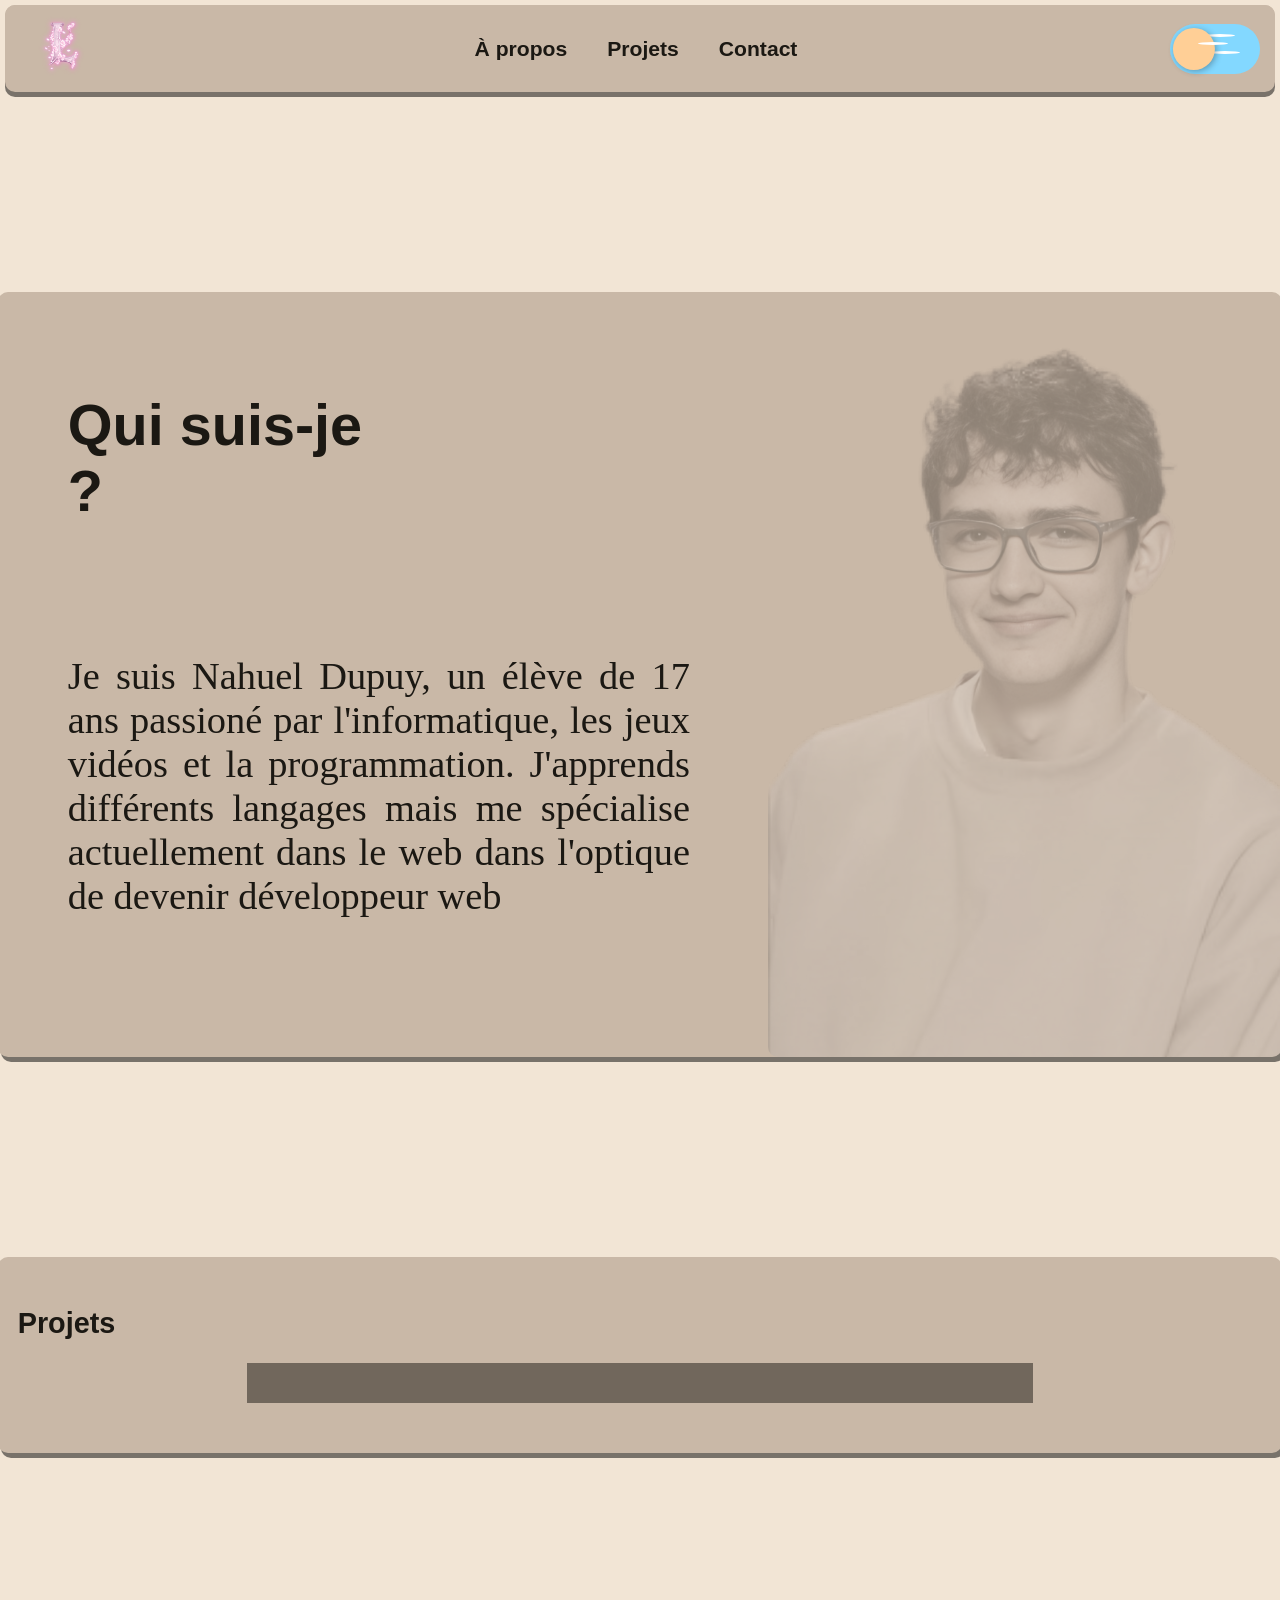
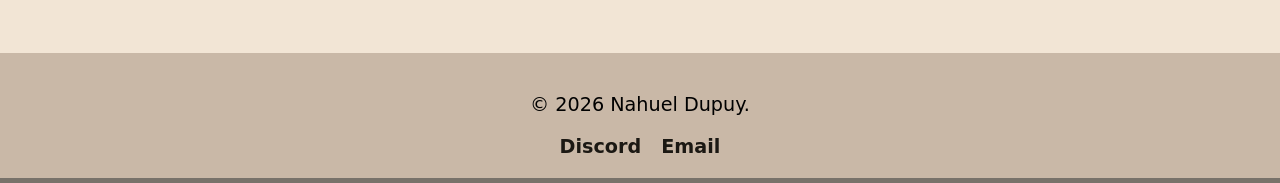
==== commit e4758191: "test carousel" ====
--- a/index.html
+++ b/index.html
@@ -24,18 +24,18 @@
         <div class="hide-scroll"></div>
         <nav class="menu">
             <div class="burger">
-            <span>
-                <label class="hamburger">
-                    <input type="checkbox" />
-                    <svg viewBox="0 0 32 32">
-                        <path class="line line-top-bottom"
-                            d="M27 10 13 10C10.8 10 9 8.2 9 6 9 3.5 10.8 2 13 2 15.2 2 17 3.8 17 6L17 26C17 28.2 18.8 30 21 30 23.2 30 25 28.2 25 26 25 23.8 23.2 22 21 22L7 22">
-                        </path>
-                        <path class="line" d="M7 16 27 16"></path>
-                    </svg>
-                </label>
-            </span>
-        </div>
+                <span>
+                    <label class="hamburger">
+                        <input type="checkbox" />
+                        <svg viewBox="0 0 32 32">
+                            <path class="line line-top-bottom"
+                                d="M27 10 13 10C10.8 10 9 8.2 9 6 9 3.5 10.8 2 13 2 15.2 2 17 3.8 17 6L17 26C17 28.2 18.8 30 21 30 23.2 30 25 28.2 25 26 25 23.8 23.2 22 21 22L7 22">
+                            </path>
+                            <path class="line" d="M7 16 27 16"></path>
+                        </svg>
+                    </label>
+                </span>
+            </div>
             <a href="index.html#accueil" class="logo">
                 <img src="assets/logo.png" alt="Logo de Leuhan">
             </a>
@@ -88,28 +88,20 @@
     <section id="projects">
         <h1 style="z-index: 5;">Projets</h1>
         <div class="carousel">
-            <div class="carousel-item" id="slide1" onclick="window.open('https://leuhan.xyz/wordle')" target="_blank">
-                <div class="carousel-caption">
-                    <h3>Wordle</h3>
-                    <p>Jeu inspiré du Motus, créé en HTML, CSS et JavaScript.</p>
+            <div class="carousel-items">
+                <div class="carousel-item" id="slide1" onclick="window.open('https://leuhan.xyz/wordle')"
+                    target="_blank">
+                    <div class="carousel-caption">
+                        <h3>Wordle</h3>
+                        <p>Jeu inspiré du Motus, créé en HTML, CSS et JavaScript.</p>
+                    </div>
                 </div>
-            </div>
-            <div class="carousel-item" id="slide2" onclick="window.open('https://leuhan.xyz/wordle')" target="_blank">
-                <div class="carousel-caption">
-                    <h3>à venir</h3>
-                    <p>à venir</p>
-                </div>
-            </div>
-            <div class="carousel-item" id="slide3" onclick="window.open('https://leuhan.xyz/wordle')" target="_blank">
-                <div class="carousel-caption">
-                    <h3>à venir</h3>
-                    <p>à venir</p>
-                </div>
-            </div>
-            <div class="carousel-item" id="slide4" onclick="window.open('https://leuhan.xyz/wordle')" target="_blank">
-                <div class="carousel-caption">
-                    <h3>à venir</h3>
-                    <p>à venir</p>
+                <div class="carousel-item" id="slide2" onclick="window.open('https://leuhan.xyz/wordle')"
+                    target="_blank">
+                    <div class="carousel-caption">
+                        <h3>à venir</h3>
+                        <p>à venir</p>
+                    </div>
                 </div>
             </div>
         </div>
--- a/style.css
+++ b/style.css
@@ -432,8 +432,11 @@
 
 
 .carousel {
-    width: 100%;
-    display: flex;
+    width: 60%;
+    background-color: #1b181380;
+    margin: auto;
+    display: grid;
+    grid-template-columns: 1fr 2fr 1fr;
     overflow-x: scroll;
     gap: 50px;
     padding: 20px 20px;
@@ -442,6 +445,10 @@
     z-index: 1;
     text-transform: capitalize;
     scroll-behavior: smooth;
+}
+
+.carousel .carousel-items {
+    display: none;
 }
 
 .carousel-item {
@@ -472,6 +479,7 @@
         border-radius: 10px;
         backdrop-filter: blur(10px);
         font-weight: 700;
+        transition: all 0.2s ease;
 
         h3 {
             color: rgb(154, 76, 255);
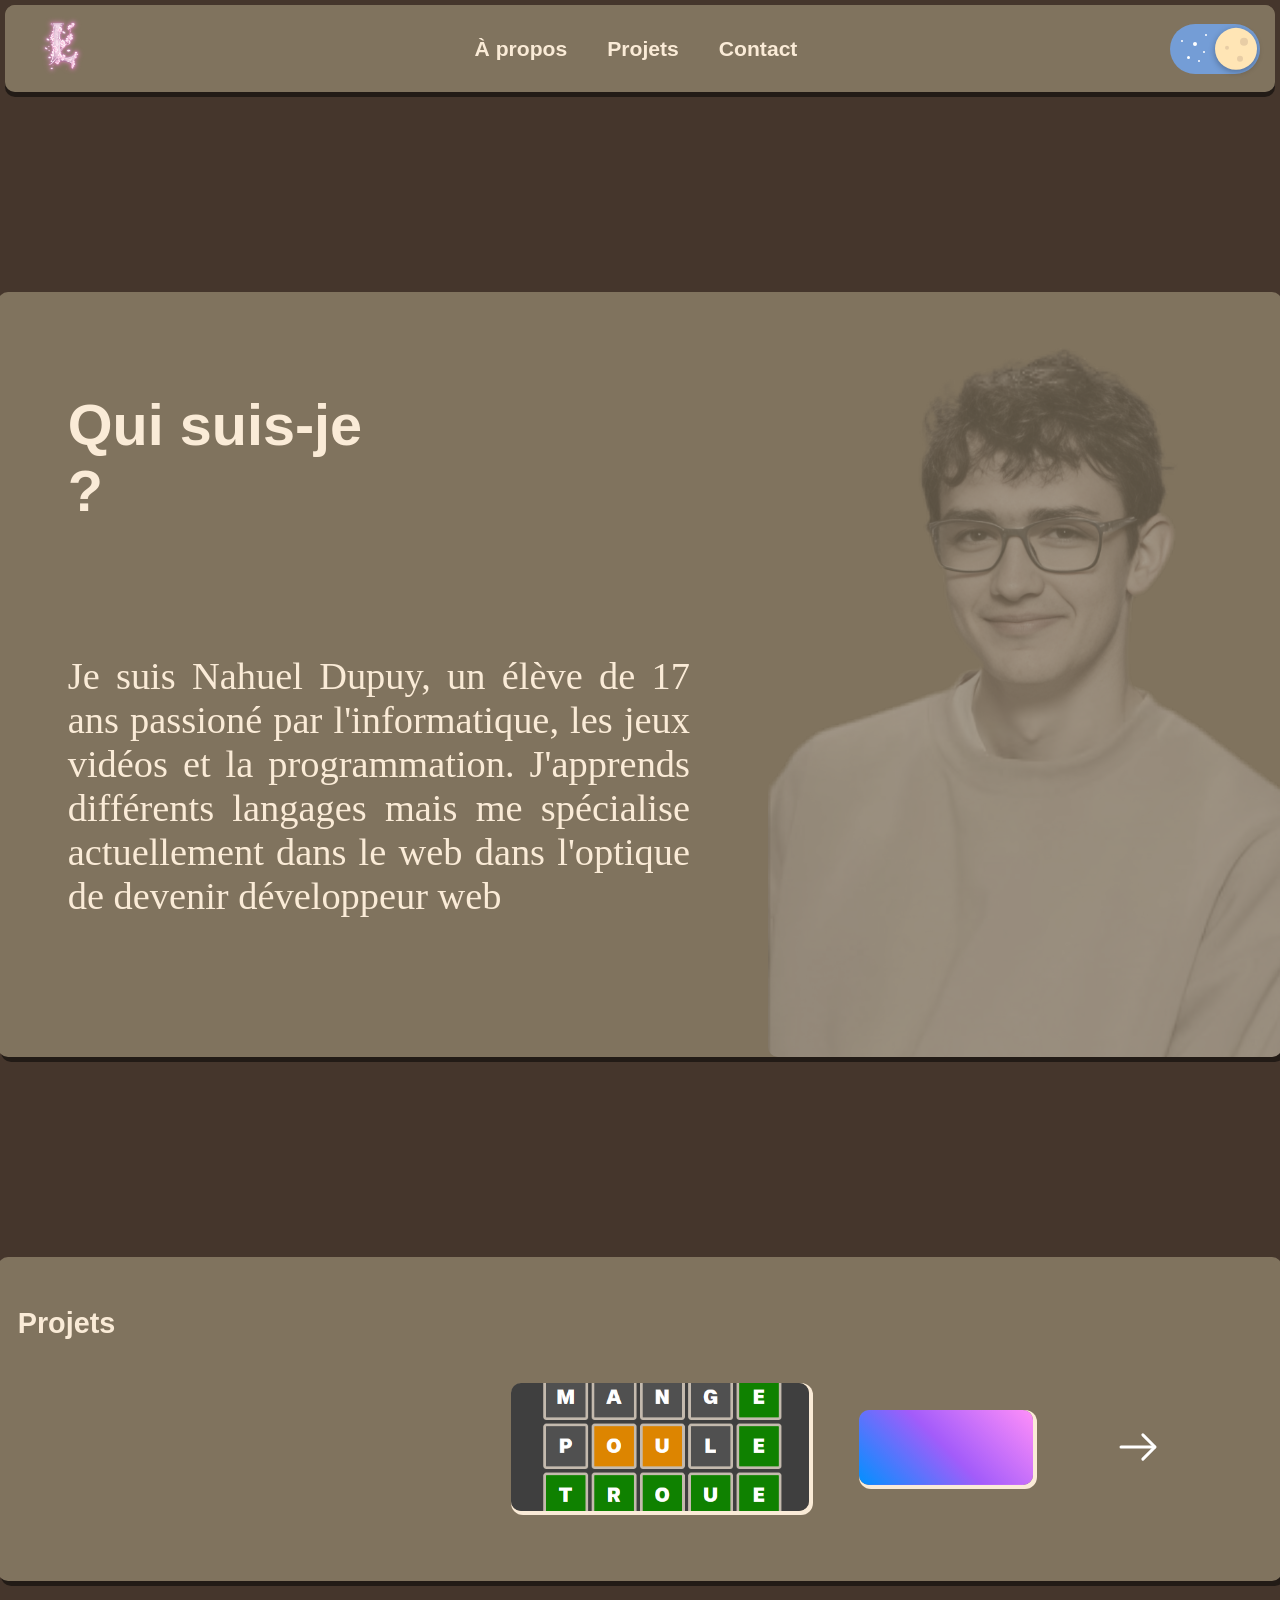
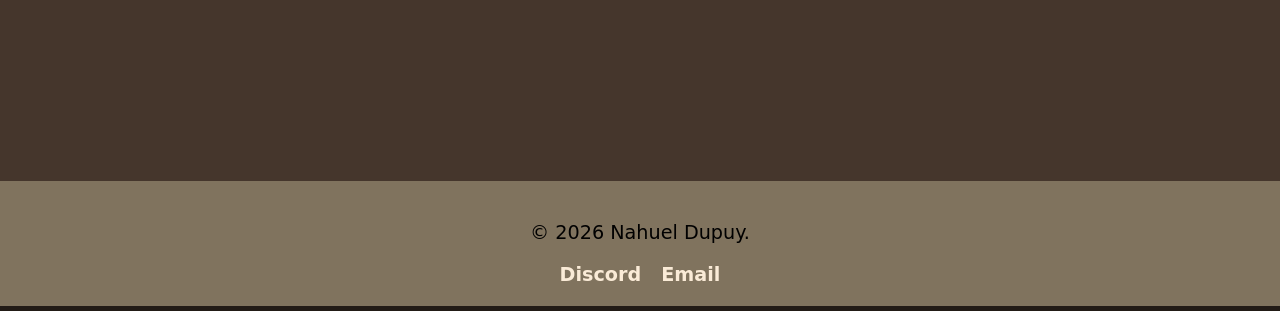
==== commit 6a498257: "carrousel" ====
--- a/index.html
+++ b/index.html
@@ -6,22 +6,12 @@
     <meta name="viewport" content="width=device-width, initial-scale=1.0">
     <title>Leuhan Hub</title> <!-- Site : leuhanhub.fr-->
     <link rel="stylesheet" href="style.css">
-    <script> /// Gestion du theme à l'entrée du site
-        if (getCookie("theme") === "dark") {
-            themeToggle.checked = true;
-            document.documentElement.classList.add('dark-mode');
-        } else {
-            themeToggle.checked = false;
-            document.documentElement.classList.remove('dark-mode');
-        }
-    </script>
     <script src="script.js" defer></script>
     <link rel="icon" type="image/png" href="assets/logo.png">
 </head>
 
 <body>
     <header> <!-- Menu de navigation -->
-        <div class="hide-scroll"></div>
         <nav class="menu">
             <div class="burger">
                 <span>
@@ -65,7 +55,6 @@
         </nav>
     </header>
     <section id="about">
-
         <div class="intro">
             <h1>Qui suis-je ?</h1>
             <br>
@@ -87,8 +76,9 @@
     </section>
     <section id="projects">
         <h1 style="z-index: 5;">Projets</h1>
-        <div class="carousel">
-            <div class="carousel-items">
+        <div class="table">
+            <div class="arrow" id="left_arrow"></div>
+            <div class="carousel">
                 <div class="carousel-item" id="slide1" onclick="window.open('https://leuhan.xyz/wordle')"
                     target="_blank">
                     <div class="carousel-caption">
@@ -96,16 +86,28 @@
                         <p>Jeu inspiré du Motus, créé en HTML, CSS et JavaScript.</p>
                     </div>
                 </div>
-                <div class="carousel-item" id="slide2" onclick="window.open('https://leuhan.xyz/wordle')"
-                    target="_blank">
+                <div class="carousel-item" id="slide2" onclick="" target="_blank">
                     <div class="carousel-caption">
                         <h3>à venir</h3>
                         <p>à venir</p>
                     </div>
                 </div>
+                <div class="carousel-item" id="slide3" onclick="" target="_blank">
+                    <div class="carousel-caption">
+                        <h3>à venir</h3>
+                        <p>à venir</p>
+                    </div>
+                </div>
+                <div class="carousel-item" id="slide4" onclick="" target="_blank">
+                    <div class="carousel-caption">
+                        <h3>à venir</h3>
+                        <p>à venir</p>
+                    </div>
+                </div>
+
             </div>
+            <div class="arrow" id="right_arrow"></div>
         </div>
-
     </section>
     <footer>
         <p>© 2026 Nahuel Dupuy.</p>
--- a/style.css
+++ b/style.css
@@ -18,6 +18,7 @@
     scroll-padding-top: 80px;
     scroll-behavior: smooth;
     scrollbar-width: none;
+    overflow-x: hidden;
 }
 
 body {
@@ -49,16 +50,6 @@
     border-radius: 10px;
     text-align: center;
     z-index: 100;
-}
-
-.hide-scroll {
-    position: absolute;
-    top: -10px;
-    left: 0;
-    width: 100%;
-    height: 10px;
-    background-color: var(--primary);
-    z-index: 101;
 }
 
 .menu {
@@ -427,16 +418,18 @@
 }
 
 #projects {
+    gap: 50px;
     overflow-x: hidden;
+    align-items: center;
+    justify-content: center;
 }
 
 
 .carousel {
-    width: 60%;
-    background-color: #1b181380;
     margin: auto;
     display: grid;
-    grid-template-columns: 1fr 2fr 1fr;
+    width: 100%;
+    grid-template-columns: 1fr 40% 1fr;
     overflow-x: scroll;
     gap: 50px;
     padding: 20px 20px;
@@ -445,20 +438,46 @@
     z-index: 1;
     text-transform: capitalize;
     scroll-behavior: smooth;
-}
-
-.carousel .carousel-items {
-    display: none;
+    align-items: center;
+    transition: all 0.2s ease;
+}
+
+#projects .table {
+    display: grid;
+    width: 100%;
+    grid-template-columns: 1fr 3fr 1fr;
+    align-items: center;
+    justify-items: center;
+}
+
+#projects .arrow {
+    display: block;
+    content: url('assets/arrow.svg');
+    scale: 2 2;
+    border-radius: 5px;
+    cursor: pointer;
+    transition: all 0.2s ease;
+}
+
+#projects .arrow:hover {
+    scale: 2.2 2.2;
+}
+
+#left_arrow {
+    opacity: 0;
+    cursor: default;
+    transform: scaleX(-1);
 }
 
 .carousel-item {
     display: flex;
     flex-direction: column;
-    width: 30%;
+    width: 100%;
     aspect-ratio: 7/3;
     background-image: linear-gradient(45deg,rgba(0, 145, 255, 1) 0%, rgba(163, 92, 250, 1) 50%, rgba(255, 143, 249, 1) 100%);;
     background-size: cover;
     background-position: center;
+    box-shadow: 2px 2px 0px 2px var(--text-color);
     color: #1b1813;
     border-radius: 10px;
     position: relative;
@@ -475,7 +494,7 @@
         display: block;
         width: 100%;
         height: 0%;
-        background-color: rgba(255, 242, 225, 0.8);
+        background-color: rgba(255, 242, 225, 0.5);
         border-radius: 10px;
         backdrop-filter: blur(10px);
         font-weight: 700;
@@ -493,10 +512,11 @@
 
 .carousel-item:hover {
     transform: scale(1.05) rotate(-2deg);
+    box-shadow: none;
     transition: all 0.2s ease;
 
     .carousel-caption {
-        height: 40%;
+        height: 100%;
         transition: all 0.2s ease;
     }
 }
@@ -615,4 +635,5 @@
     .burger {
         display: block;
     }
-}+}
+
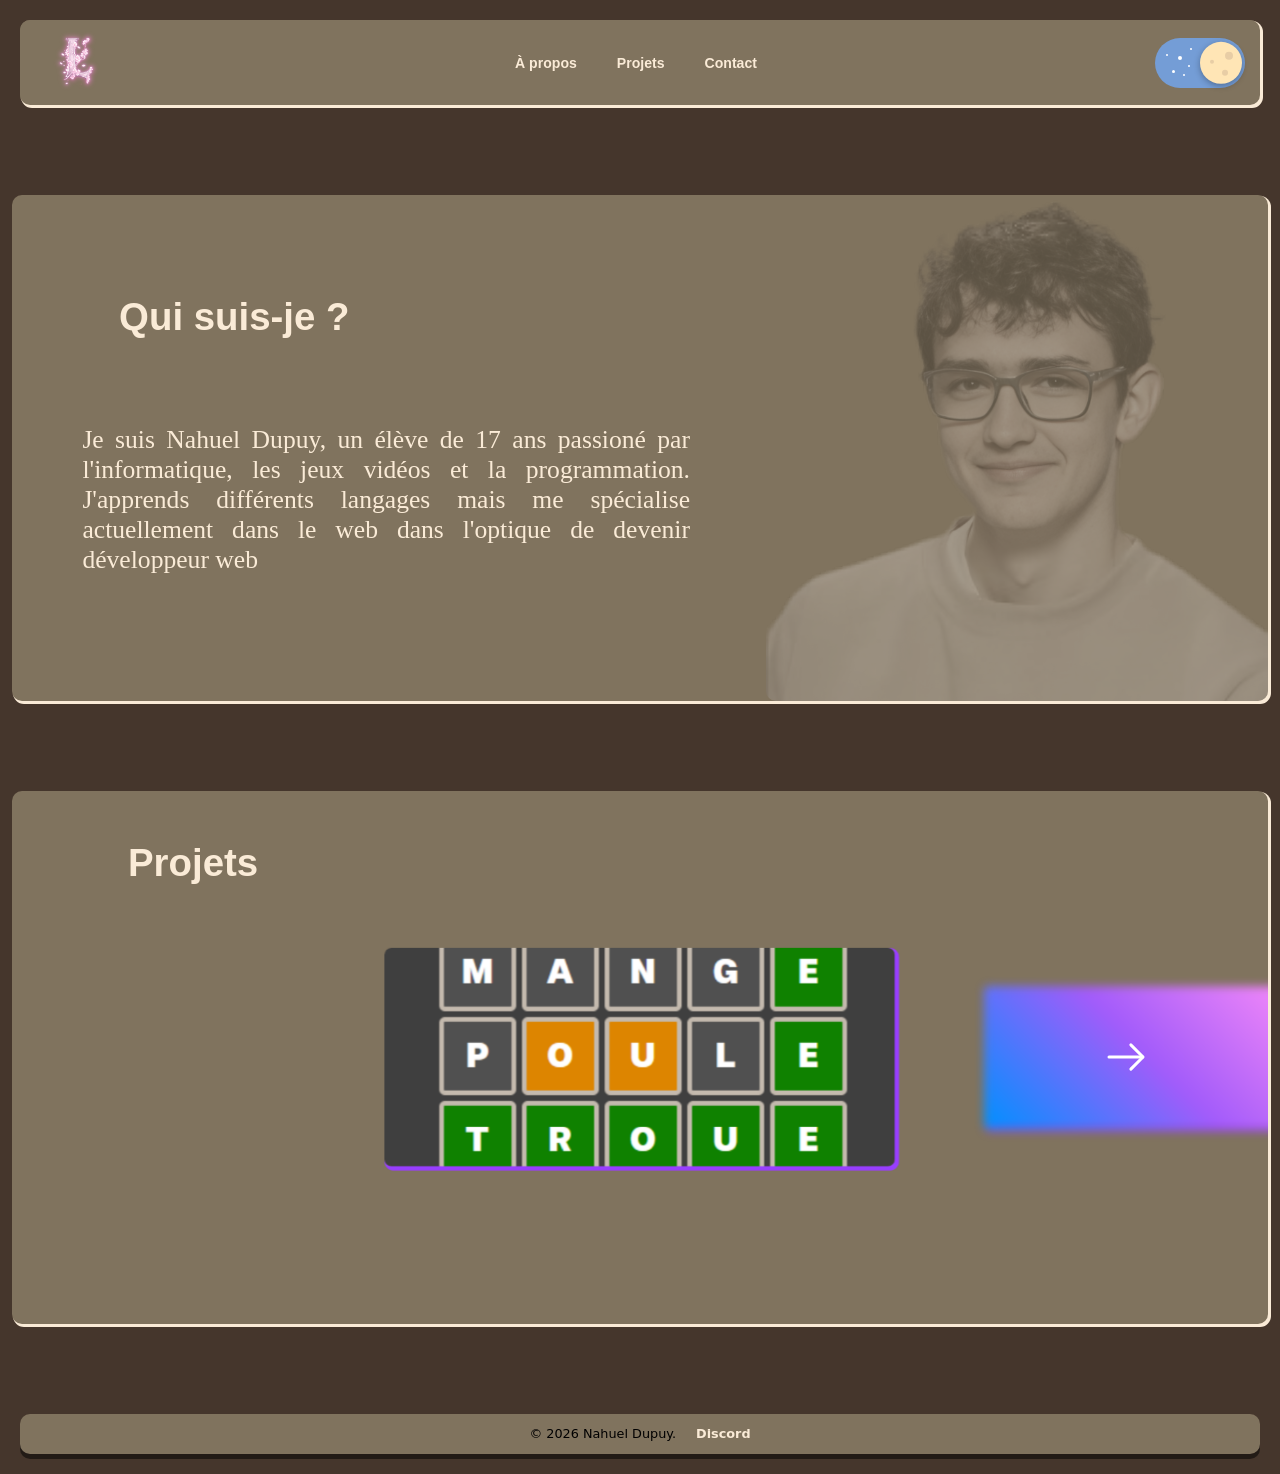
==== commit f3f43dac: "bug fix" ====
--- a/index.html
+++ b/index.html
@@ -14,7 +14,6 @@
     <header> <!-- Menu de navigation -->
         <nav class="menu">
             <div class="burger">
-                <span>
                     <label class="hamburger">
                         <input type="checkbox" />
                         <svg viewBox="0 0 32 32">
@@ -24,9 +23,13 @@
                             <path class="line" d="M7 16 27 16"></path>
                         </svg>
                     </label>
-                </span>
+                <ul id="burger_links">
+                <li><a href="#about"><b>À propos</b></a></li>
+                <li><a href="#projects"><b>Projets</b></a></li>
+                <li><a href="#contact"><b>Contact</b></a></li>
+            </ul>
             </div>
-            <a href="index.html#accueil" class="logo">
+            <a onclick="window.scrollTo({ top: 0, behavior: 'smooth' })" class="logo">
                 <img src="assets/logo.png" alt="Logo de Leuhan">
             </a>
             <ul id="links">
@@ -79,48 +82,49 @@
         <div class="table">
             <div class="arrow" id="left_arrow"></div>
             <div class="carousel">
-                <div class="carousel-item" id="slide1" onclick="window.open('https://leuhan.xyz/wordle')"
-                    target="_blank">
-                    <div class="carousel-caption">
-                        <h3>Wordle</h3>
-                        <p>Jeu inspiré du Motus, créé en HTML, CSS et JavaScript.</p>
+                <div class="carousel-track">
+                    <div class="carousel-item" id="slide1" onclick="window.open('https://leuhan.xyz/wordle')"
+                        target="_blank">
+                        <div class="carousel-caption">
+                            <h3>Wordle</h3>
+                            <p>Jeu inspiré du Motus, créé en HTML, CSS et JavaScript.</p>
+                        </div>
+                    </div>
+                    <div class="carousel-item" id="slide2" onclick="" target="_blank">
+                        <div class="carousel-caption">
+                            <h3>à venir</h3>
+                            <p>à venir</p>
+                        </div>
+                    </div>
+                    <div class="carousel-item" id="slide3" onclick="" target="_blank">
+                        <div class="carousel-caption">
+                            <h3>à venir</h3>
+                            <p>à venir</p>
+                        </div>
+                    </div>
+                    <div class="carousel-item" id="slide4" onclick="" target="_blank">
+                        <div class="carousel-caption">
+                            <h3>à venir</h3>
+                            <p>à venir</p>
+                        </div>
                     </div>
                 </div>
-                <div class="carousel-item" id="slide2" onclick="" target="_blank">
-                    <div class="carousel-caption">
-                        <h3>à venir</h3>
-                        <p>à venir</p>
-                    </div>
-                </div>
-                <div class="carousel-item" id="slide3" onclick="" target="_blank">
-                    <div class="carousel-caption">
-                        <h3>à venir</h3>
-                        <p>à venir</p>
-                    </div>
-                </div>
-                <div class="carousel-item" id="slide4" onclick="" target="_blank">
-                    <div class="carousel-caption">
-                        <h3>à venir</h3>
-                        <p>à venir</p>
-                    </div>
-                </div>
-
             </div>
             <div class="arrow" id="right_arrow"></div>
         </div>
     </section>
-    <footer>
+    <footer id="contact">
         <p>© 2026 Nahuel Dupuy.</p>
         <ul>
             <li>
                 <a href="https://discord.com/users/343435951621537792" target="_blank">Discord</a>
             </li>
-            <li>
+            <!-- <li>
                 <a href="mailto:support@leuhan.xyz" target="_blank">Email</a>
-            </li>
+            </li> -->
         </ul>
     </footer>
-    <div class="top_button" id="top-button">
+    <div class="top_button" id="top_button">
         <button class="button" onclick="window.scrollTo({ top: 0, behavior: 'smooth' })">
             <svg viewBox="0 0 384 512" class="svgIcon">
                 <path
--- a/style.css
+++ b/style.css
@@ -2,6 +2,7 @@
     --primary: #f2e5d5;
     --secondary: #c9b8a7;
     --text-color: #1b1813;
+    --selection: #b55bff;
 }
 
 @font-face {
@@ -26,10 +27,10 @@
     flex-direction: column;
     background-color: var(--primary);
     font-family: 'Nevanta', sans-serif;
-    font-size: larger;
+    font-size: 1vw;
+    padding: 20px;
     margin: 0;
-    padding: 5px;
-    gap: 200px;
+    gap: 10vh;
     align-items: center;
     justify-content: center;
     z-index: 1;
@@ -45,7 +46,7 @@
     position: sticky;
     width: 100%;
     height: fit-content;
-    top: 5px;
+    top: 0px;
     background-color: var(--secondary);
     border-radius: 10px;
     text-align: center;
@@ -60,7 +61,7 @@
     padding: 0 10px;
     border-radius: 10px;
     background-color: var(--secondary);
-    box-shadow: 0 5px 0px rgba(0, 0, 0, 0.5);
+    box-shadow: 2px 2px 0px 1px var(--text-color);
     z-index: 100;
 }
 
@@ -102,8 +103,8 @@
 
 .menu a:hover:not(.logo) {
     background-color: var(--primary);
-    color: var(--secondary);
-    transition: 0.2s;
+    color: var(--selection);
+    transition: all 0.2s ease;
 }
 
 .menu ul li {
@@ -360,7 +361,7 @@
     color: var(--text-color);
     font-family: 'Nevanta', 'Arial', sans-serif;
     border-radius: 10px;
-    box-shadow: 3px 5px 0px rgba(0, 0, 0, 0.5);
+    box-shadow: 2px 2px 0px 1px var(--text-color);
     scroll-margin-top: 5vh;
     overflow: visible;
 }
@@ -413,8 +414,7 @@
 }
 
 ::selection {
-    background-color: var(--primary);
-    color: var(--secondary);
+    color: var(--selection);
 }
 
 #projects {
@@ -424,23 +424,32 @@
     justify-content: center;
 }
 
+ #projects h1 {
+    position: absolute;
+     font-size: 3em;
+     left: 10%;
+ }
+
 
 .carousel {
-    margin: auto;
-    display: grid;
+    position: relative;
+    overflow: hidden;
     width: 100%;
-    grid-template-columns: 1fr 40% 1fr;
-    overflow-x: scroll;
-    gap: 50px;
-    padding: 20px 20px;
-    flex-shrink: 0;
-    scrollbar-width: none;
-    z-index: 1;
-    text-transform: capitalize;
-    scroll-behavior: smooth;
-    align-items: center;
-    transition: all 0.2s ease;
-}
+    padding: 60px 100%;
+    scale: 0.7;
+    font-size: 1.2vw;
+}
+
+
+.carousel-track {
+    display: flex;
+    gap: 0px;
+    transition: transform 0.6s cubic-bezier(0.22, 1, 0.36, 1);
+    will-change: transform;
+}
+
+
+
 
 #projects .table {
     display: grid;
@@ -457,6 +466,7 @@
     border-radius: 5px;
     cursor: pointer;
     transition: all 0.2s ease;
+    z-index: 3;
 }
 
 #projects .arrow:hover {
@@ -472,70 +482,80 @@
 .carousel-item {
     display: flex;
     flex-direction: column;
-    width: 100%;
+    width: 80%;
     aspect-ratio: 7/3;
-    background-image: linear-gradient(45deg,rgba(0, 145, 255, 1) 0%, rgba(163, 92, 250, 1) 50%, rgba(255, 143, 249, 1) 100%);;
+    background-image: linear-gradient(45deg, rgba(0, 145, 255, 1) 0%, rgba(163, 92, 250, 1) 50%, rgba(255, 143, 249, 1) 100%);
     background-size: cover;
     background-position: center;
-    box-shadow: 2px 2px 0px 2px var(--text-color);
+    box-shadow: 3px 3px 0px 3px rgb(152, 62, 255);
     color: #1b1813;
     border-radius: 10px;
     position: relative;
     text-align: center;
     justify-content: end;
-    transform: scale(1) rotate(0deg);
     transition: all 0.2s ease;
+    overflow: hidden;
+    min-width: 100%;
+    flex: 0 0 70%;
+    /* largeur de la slide centrale */
+    opacity: 1;
+    transform: scale(0.65);
+    transition:
+        transform 0.6s cubic-bezier(0.22, 1, 0.36, 1),
+        opacity 0.4s ease,
+        box-shadow 0.2s ease;
+    z-index: 2;
+    filter: blur(10px);
+}
+
+.carousel-item .carousel-caption {
+    display: block;
+    width: 100%;
+    height: 0%;
+    background-color: rgba(255, 242, 225, 0.5);
+    backdrop-filter: blur(10px);
+    font-weight: 700;
+    font-size: 1.3em;
+    text-transform: capitalize;
+    transition: all 0.2s ease;
+
+    h3 {
+        color: rgb(154, 76, 255);
+    }
+}
+
+.carousel-item.active {
+    opacity: 1;
+    transform: scale(1);
+    z-index: 2;
+    filter: blur(0px);
     cursor: pointer;
-    overflow: hidden;
-    flex-shrink: 0;
-    z-index: 2;
-
-    .carousel-caption {
-        display: block;
-        width: 100%;
-        height: 0%;
-        background-color: rgba(255, 242, 225, 0.5);
-        border-radius: 10px;
-        backdrop-filter: blur(10px);
-        font-weight: 700;
-        transition: all 0.2s ease;
-
-        h3 {
-            color: rgb(154, 76, 255);
-        }
-    }
 }
 
 #slide1 {
     background-image: url("assets/wordle-background.png");
 }
 
-.carousel-item:hover {
+.carousel-item.active:hover {
     transform: scale(1.05) rotate(-2deg);
-    box-shadow: none;
+    box-shadow: -10px 10px 0px 10px rgb(152, 62, 255);
     transition: all 0.2s ease;
 
     .carousel-caption {
-        height: 100%;
+        height: 40%;
         transition: all 0.2s ease;
     }
 }
 
 .top_button {
     position: fixed;
-    bottom: 20px;
-    right: 20px;
-    z-index: 100;
+    bottom: 100px;
+    right: 10px;
+    z-index: 1000;
     opacity: 0;
-    visibility: hidden;
+    visibility: visible;
     transform: translateY(50px);
     transition: all 0.4s ease;
-}
-
-.show {
-    opacity: 1;
-    visibility: visible;
-    transform: translateY(0);
 }
 
 .button {
@@ -592,9 +612,13 @@
 }
 
 footer {
+    display: flex;
+    flex-direction: row;
+    justify-content: center;
+    align-items: center;
+    gap: 20px;
     width: 100%;
     text-align: center;
-    padding: 20px;
     background-color: var(--secondary);
     border-radius: 10px;
     box-shadow: 0 5px 0px rgba(0, 0, 0, 0.5);
@@ -608,7 +632,7 @@
 }
 
 footer a:hover {
-    color: var(--primary);
+    color: var(--selection);
     transition: 0.2s;
 }
 
@@ -621,19 +645,42 @@
     justify-content: center;
 }
 
-@media (max-width: 1200px) {
-    .menu ul {
+@media (max-width: 800px) {
+
+    .menu {
+        position: fixed;
+        top: 0;
+        left: 0;
+        width: 100%;
+        padding: 0;
+        border-radius: 0 0 10px 10px;
+        box-shadow: 0 5px 0px var(--text-color);
+    }
+
+    .menu #links, .theme-toggle {
+        display: none;
+    }
+
+    .menu .burger {
         display: block;
+        margin-right: 5%;
+        scale: 3;
+    }
+    
+    .burger input:checked .menu{
+        height: 100vh;
+    }
+
+    .burger #burger_links {
+        display: none;
+    }
+    
+    #about {
         flex-direction: column;
-        gap: 10px;
-    }
-
-    .menu .theme-toggle {
-        display: none;
-    }
-
-    .burger {
-        display: block;
-    }
-}
-
+    }
+
+}
+
+* {
+    user-select: none;
+}
